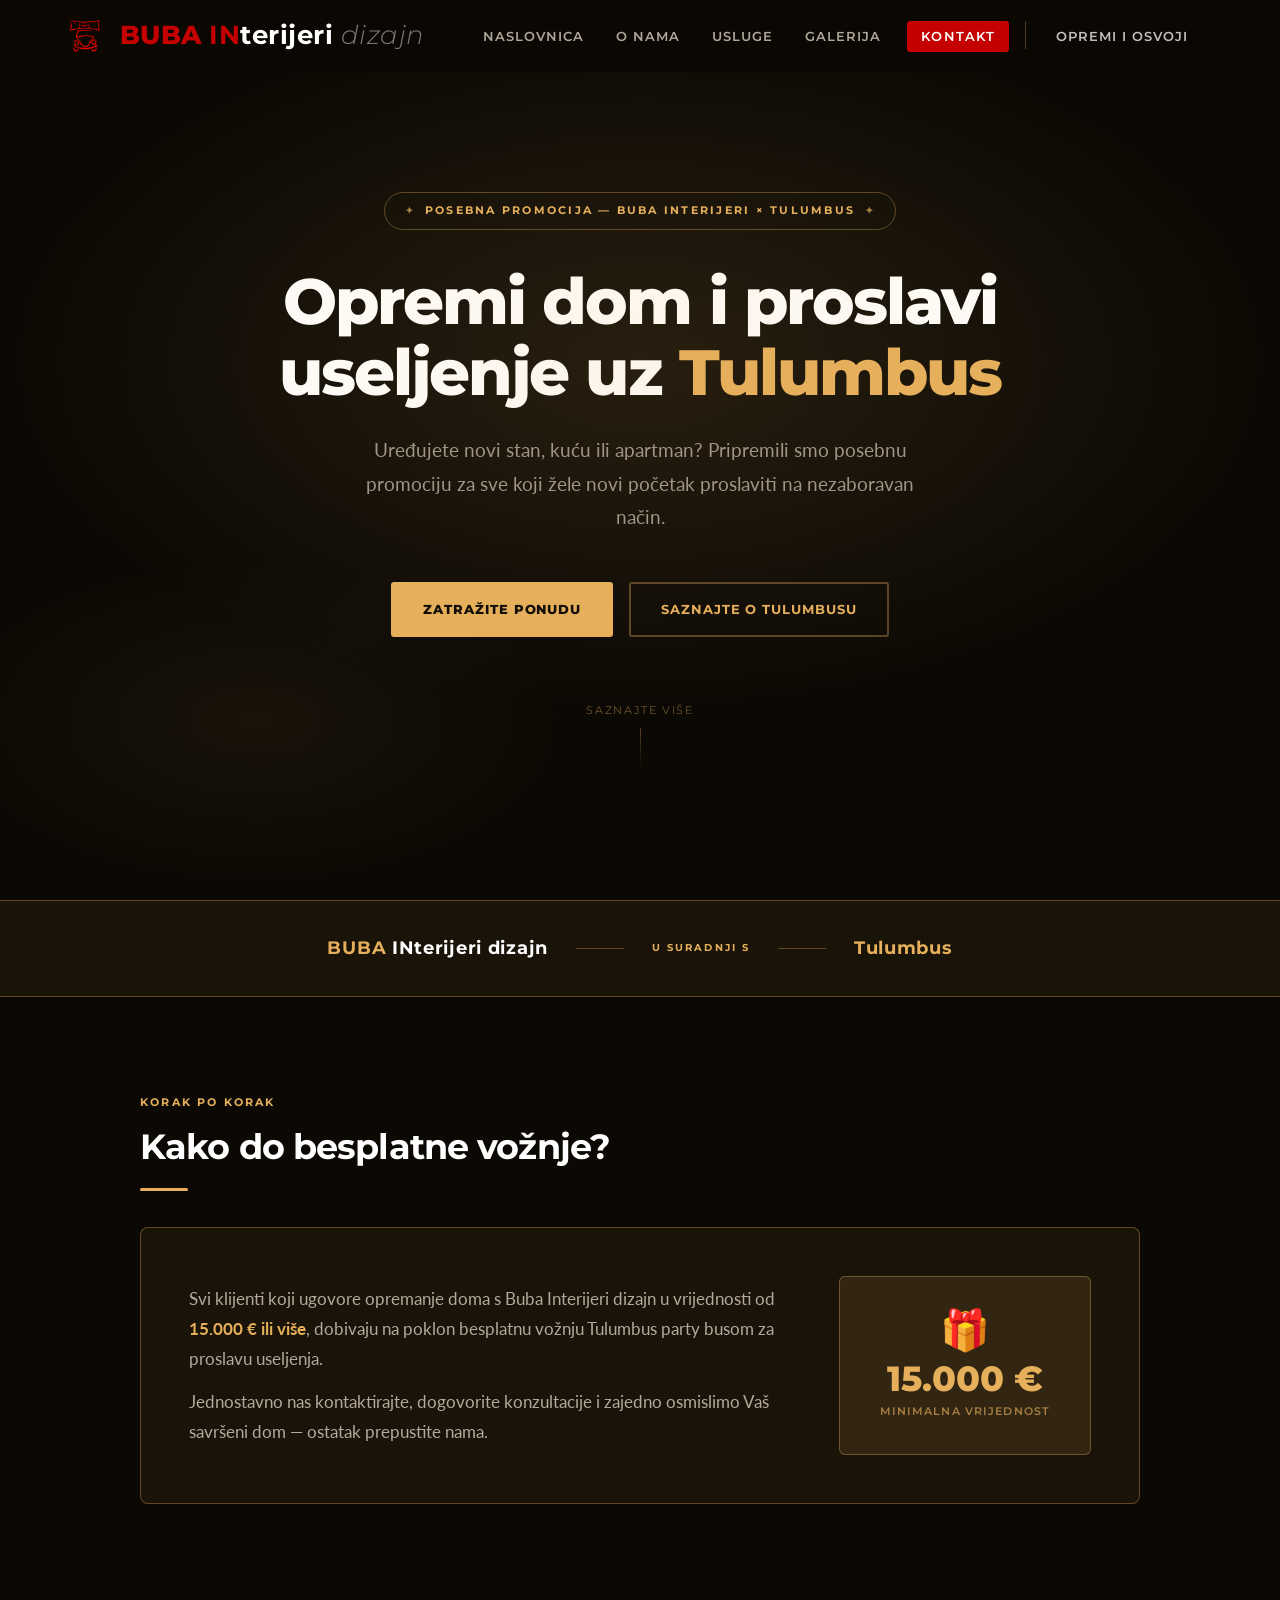
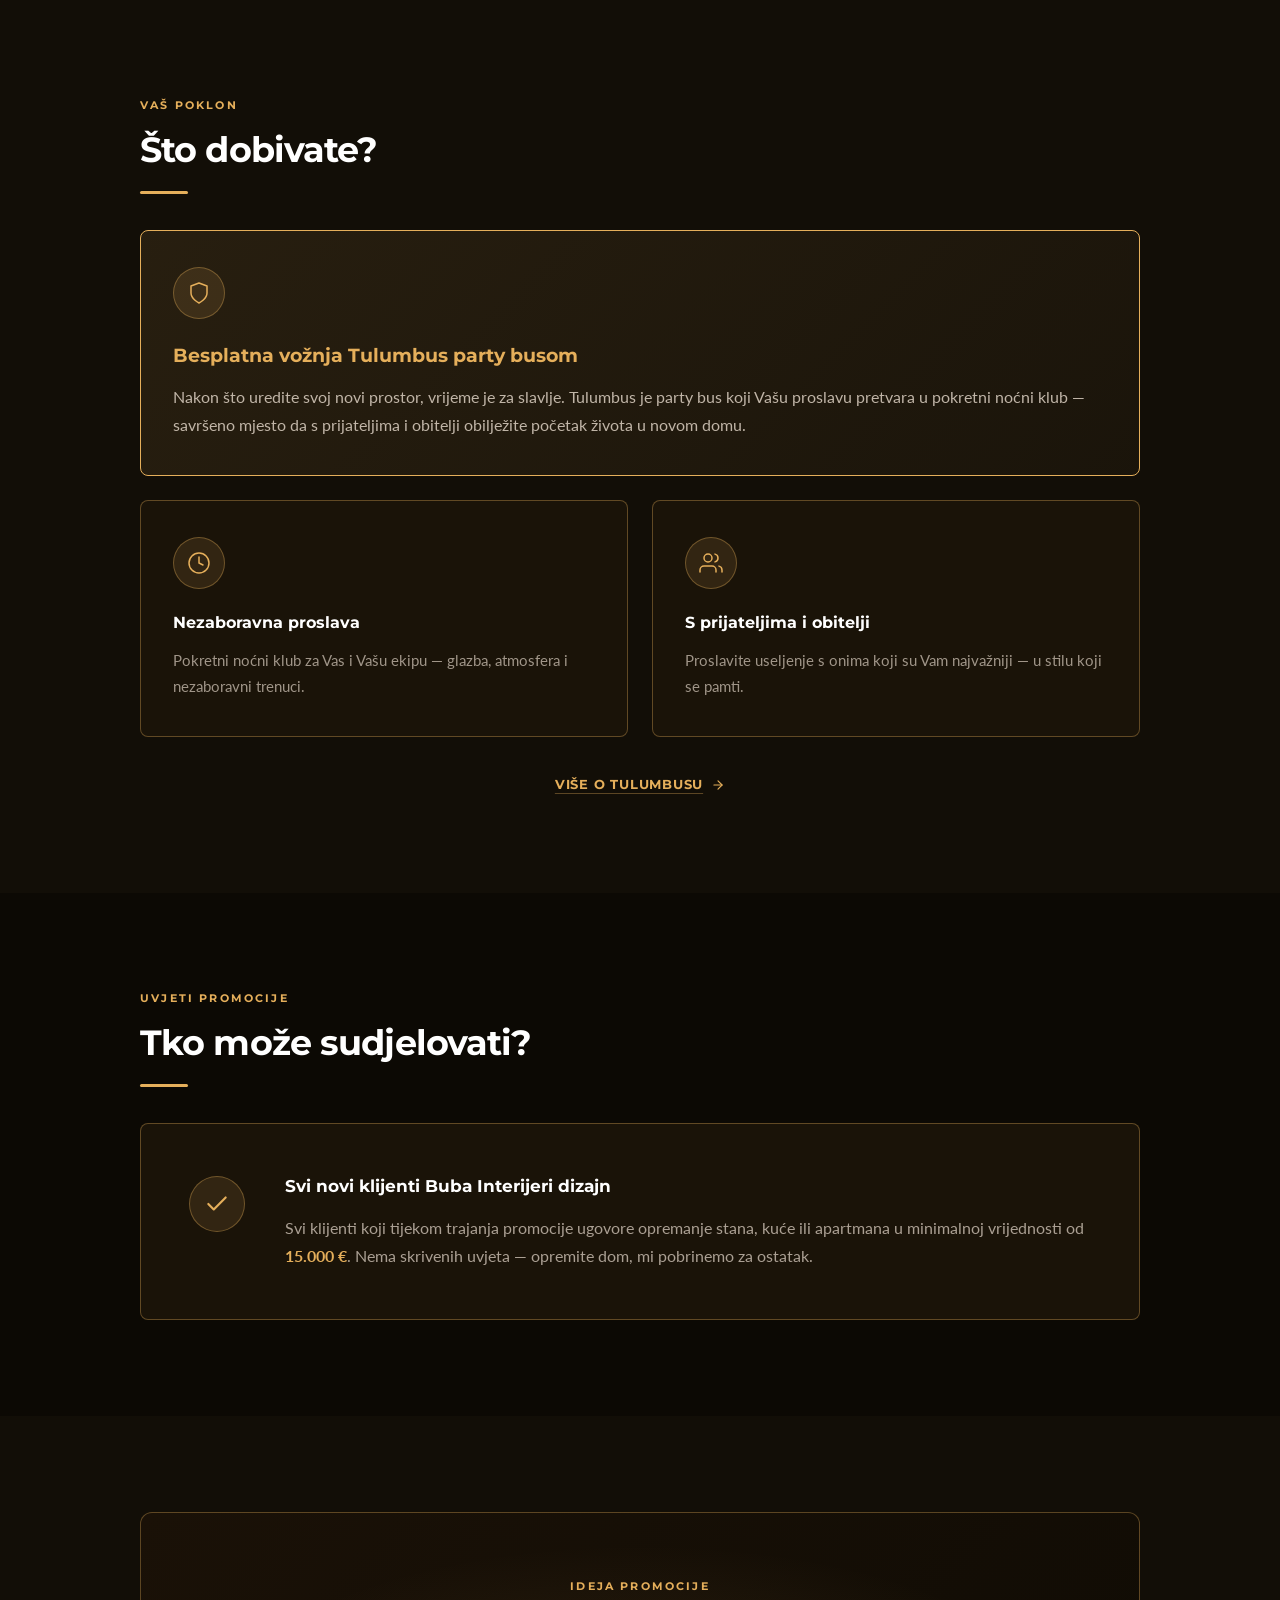
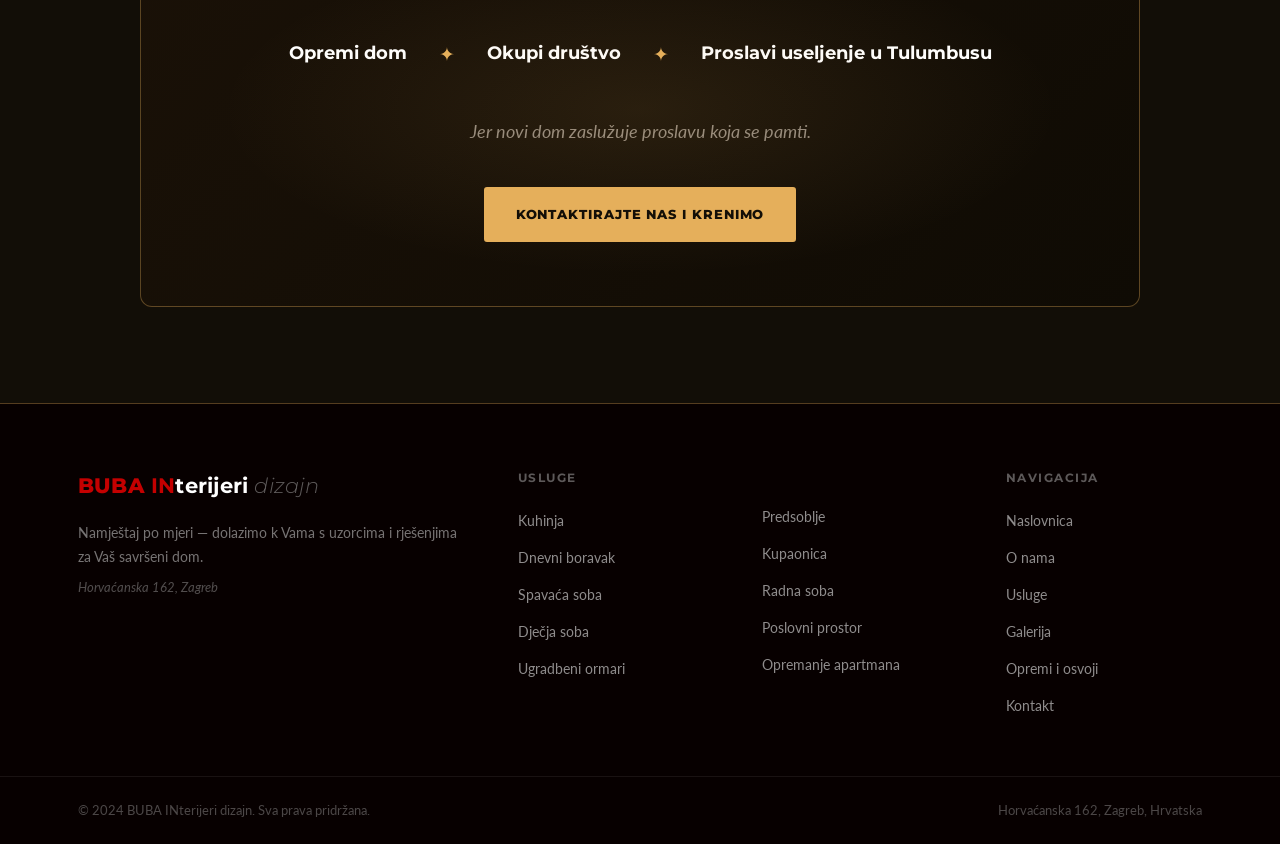
==== akcija.html @ 363e895e "initial upload" ====
<!DOCTYPE html>
<html lang="hr">

<head>
    <meta charset="UTF-8">
    <meta name="viewport" content="width=device-width, initial-scale=1.0">
    <title>Opremi i osvoji poklon – BUBA INterijeri dizajn × Tulumbus</title>
    <meta name="description"
        content="Posebna promocija Buba Interijeri dizajn i Tulumbus — opremite dom vrijednosti 15.000 € ili više i dobijte besplatnu Tulumbus vožnju za proslavu useljenja.">
    <meta name="robots" content="index,follow">
    <link rel="preconnect" href="https://fonts.googleapis.com">
    <link rel="preconnect" href="https://fonts.gstatic.com" crossorigin>
    <link
        href="https://fonts.googleapis.com/css2?family=Montserrat:wght@300;400;500;600;700;800&family=Lato:ital,wght@0,300;0,400;0,700;1,300;1,400&display=swap"
        rel="stylesheet">
    <link rel="stylesheet" href="css/style.css">
    <style>
        /* ── GOLD COLOUR TOKENS ── */
        :root {
            --gold: #e5af5b;
            --gold-light: #f2c97a;
            --gold-faint: rgba(229, 175, 91, 0.12);
            --gold-border: rgba(229, 175, 91, 0.35);
            --promo-bg: #0c0904;
            --promo-bg-2: #120e07;
            --promo-surface: #1a1308;
        }

        /* ── PAGE BASE ── */
        body {
            background: var(--promo-bg);
            color: #e8dece;
        }

        /* ── NAV OVERRIDE for dark bg ── */
        #navbar {
            background: rgba(12, 9, 4, 0.96);
            border-bottom: 1px solid transparent;
            transition: background var(--transition), padding var(--transition), box-shadow var(--transition), border-color var(--transition);
        }

        #navbar.scrolled {
            background: rgba(12, 9, 4, 0.98);
            border-bottom-color: rgba(229, 175, 91, 0.85);
        }

        .nav-links a {
            color: rgba(232, 220, 206, 0.75);
        }

        .nav-links a:hover,
        .nav-links a.active {
            color: var(--gold);
        }


        /* ── HERO ── */
        .promo-hero {
            min-height: 100svh;
            display: flex;
            flex-direction: column;
            align-items: center;
            justify-content: center;
            text-align: center;
            padding: 140px 28px 80px;
            position: relative;
            overflow: hidden;
            background: var(--promo-bg);
        }

        .promo-hero::before {
            content: '';
            position: absolute;
            inset: 0;
            background:
                radial-gradient(ellipse 70% 55% at 50% 40%, rgba(229, 175, 91, 0.13) 0%, transparent 70%),
                radial-gradient(ellipse 40% 30% at 20% 80%, rgba(229, 175, 91, 0.06) 0%, transparent 60%);
            pointer-events: none;
        }

        .promo-hero-badge {
            display: inline-flex;
            align-items: center;
            gap: 10px;
            font-family: var(--font-heading);
            font-size: 0.7rem;
            font-weight: 700;
            letter-spacing: 0.2em;
            text-transform: uppercase;
            color: var(--gold);
            border: 1px solid var(--gold-border);
            padding: 8px 20px;
            border-radius: 100px;
            margin-bottom: 36px;
        }

        .promo-hero-badge::before,
        .promo-hero-badge::after {
            content: '✦';
            font-size: 0.6rem;
            opacity: 0.7;
        }

        .promo-hero-title {
            font-family: var(--font-heading);
            font-size: clamp(2rem, 5.5vw, 4rem);
            font-weight: 800;
            line-height: 1.12;
            letter-spacing: -0.03em;
            color: #fff;
            max-width: 820px;
            margin: 0 auto 24px;
        }

        .promo-hero-title em {
            font-style: normal;
            color: var(--gold);
        }

        .promo-hero-sub {
            font-size: clamp(1rem, 1.6vw, 1.2rem);
            color: rgba(232, 220, 206, 0.65);
            max-width: 560px;
            margin: 0 auto 48px;
            line-height: 1.75;
        }

        .promo-hero-actions {
            display: flex;
            gap: 16px;
            flex-wrap: wrap;
            justify-content: center;
        }

        .btn-gold {
            background: var(--gold);
            color: #0c0904;
            border-color: var(--gold);
            font-weight: 800;
        }

        .btn-gold:hover {
            background: var(--gold-light);
            border-color: var(--gold-light);
            transform: translateY(-2px);
            box-shadow: 0 8px 28px rgba(229, 175, 91, 0.4);
            color: #0c0904;
        }

        .btn-ghost-gold {
            background: transparent;
            color: var(--gold);
            border-color: var(--gold-border);
        }

        .btn-ghost-gold:hover {
            border-color: var(--gold);
            background: var(--gold-faint);
        }

        .promo-hero-scroll {
            margin-top: 64px;
            display: flex;
            flex-direction: column;
            align-items: center;
            gap: 8px;
            color: rgba(229, 175, 91, 0.45);
            font-family: var(--font-heading);
            font-size: 0.68rem;
            letter-spacing: 0.15em;
            text-transform: uppercase;
        }

        .promo-hero-scroll-line {
            width: 1px;
            height: 40px;
            background: linear-gradient(to bottom, var(--gold-border), transparent);
        }

        /* ── PARTNERSHIP STRIP ── */
        .partner-strip {
            background: var(--promo-surface);
            border-top: 1px solid var(--gold-border);
            border-bottom: 1px solid var(--gold-border);
            padding: 32px 28px;
        }

        .partner-strip-inner {
            max-width: 1180px;
            margin: 0 auto;
            display: flex;
            align-items: center;
            justify-content: center;
            gap: 28px;
            flex-wrap: wrap;
        }

        .partner-name {
            font-family: var(--font-heading);
            font-size: 1.1rem;
            font-weight: 700;
            letter-spacing: 0.04em;
            color: #fff;
        }

        .partner-name .gold { color: var(--gold); }

        .partner-sep {
            width: 48px;
            height: 1px;
            background: var(--gold-border);
        }

        .partner-label {
            font-family: var(--font-heading);
            font-size: 0.65rem;
            font-weight: 700;
            letter-spacing: 0.2em;
            text-transform: uppercase;
            color: var(--gold);
        }

        /* ── PROMO SECTIONS ── */
        .promo-section {
            padding: 96px 28px;
        }

        .promo-section-alt {
            background: var(--promo-bg-2);
        }

        .promo-container {
            max-width: 1000px;
            margin: 0 auto;
        }

        .promo-section-label {
            display: block;
            font-family: var(--font-heading);
            font-size: 0.68rem;
            font-weight: 700;
            letter-spacing: 0.2em;
            text-transform: uppercase;
            color: var(--gold);
            margin-bottom: 14px;
        }

        .promo-section-title {
            font-family: var(--font-heading);
            font-size: clamp(1.6rem, 3vw, 2.2rem);
            font-weight: 700;
            color: #fff;
            letter-spacing: -0.025em;
            line-height: 1.2;
            margin-bottom: 20px;
        }

        .promo-divider {
            width: 48px;
            height: 3px;
            background: var(--gold);
            border-radius: 2px;
            margin-bottom: 36px;
        }

        /* ── HOW-TO CARD ── */
        .how-to-card {
            background: var(--promo-surface);
            border: 1px solid var(--gold-border);
            border-radius: 8px;
            padding: 48px;
            display: grid;
            grid-template-columns: 1fr auto;
            gap: 48px;
            align-items: center;
        }

        .how-to-text p {
            font-size: 1.05rem;
            color: rgba(232, 220, 206, 0.75);
            line-height: 1.8;
            margin-bottom: 12px;
        }

        .how-to-text p:last-child { margin-bottom: 0; }

        .how-to-gift {
            text-align: center;
            padding: 32px 40px;
            border: 1px solid var(--gold-border);
            border-radius: 6px;
            background: var(--gold-faint);
            min-width: 200px;
        }

        .how-to-gift-icon {
            font-size: 2.5rem;
            margin-bottom: 12px;
            line-height: 1;
        }

        .how-to-gift-amount {
            font-family: var(--font-heading);
            font-size: 2.2rem;
            font-weight: 800;
            color: var(--gold);
            line-height: 1;
            margin-bottom: 6px;
        }

        .how-to-gift-label {
            font-family: var(--font-heading);
            font-size: 0.7rem;
            font-weight: 600;
            letter-spacing: 0.1em;
            text-transform: uppercase;
            color: rgba(229, 175, 91, 0.65);
        }

        /* ── WHAT YOU GET ── */
        .what-grid {
            display: grid;
            grid-template-columns: 1fr 1fr;
            gap: 24px;
            margin-top: 8px;
        }

        .what-card {
            background: var(--promo-surface);
            border: 1px solid var(--gold-border);
            border-radius: 8px;
            padding: 36px 32px;
        }

        .what-card-icon {
            width: 52px;
            height: 52px;
            border-radius: 50%;
            background: var(--gold-faint);
            border: 1px solid var(--gold-border);
            display: flex;
            align-items: center;
            justify-content: center;
            margin-bottom: 20px;
            color: var(--gold);
        }

        .what-card-icon svg {
            width: 24px;
            height: 24px;
        }

        .what-card h3 {
            font-family: var(--font-heading);
            font-size: 1rem;
            font-weight: 700;
            color: #fff;
            margin-bottom: 10px;
        }

        .what-card p {
            font-size: 0.95rem;
            color: rgba(232, 220, 206, 0.65);
            line-height: 1.75;
        }

        .what-card-highlight {
            border-color: var(--gold);
            background: linear-gradient(135deg, rgba(229, 175, 91, 0.1), rgba(229, 175, 91, 0.04));
            grid-column: 1 / -1;
        }

        .what-card-highlight h3 {
            font-size: 1.2rem;
            color: var(--gold);
        }

        .what-card-highlight p {
            font-size: 1rem;
            color: rgba(232, 220, 206, 0.8);
        }

        /* ── WHO CAN JOIN ── */
        .who-box {
            background: var(--promo-surface);
            border: 1px solid var(--gold-border);
            border-radius: 8px;
            padding: 48px;
            display: flex;
            gap: 40px;
            align-items: flex-start;
        }

        .who-check {
            flex-shrink: 0;
            width: 56px;
            height: 56px;
            border-radius: 50%;
            background: var(--gold-faint);
            border: 1px solid var(--gold-border);
            display: flex;
            align-items: center;
            justify-content: center;
            color: var(--gold);
            margin-top: 4px;
        }

        .who-check svg {
            width: 26px;
            height: 26px;
        }

        .who-body h3 {
            font-family: var(--font-heading);
            font-size: 1.05rem;
            font-weight: 700;
            color: #fff;
            margin-bottom: 12px;
        }

        .who-body p {
            font-size: 1rem;
            color: rgba(232, 220, 206, 0.7);
            line-height: 1.8;
        }

        /* ── IDEA BANNER ── */
        .idea-banner {
            background: linear-gradient(135deg, #1a1107 0%, #0f0b04 100%);
            border: 1px solid var(--gold-border);
            border-radius: 12px;
            padding: 64px 48px;
            text-align: center;
            position: relative;
            overflow: hidden;
        }

        .idea-banner .promo-section-label {
            margin-bottom: 28px;
        }

        .idea-banner::before {
            content: '';
            position: absolute;
            inset: 0;
            background: radial-gradient(ellipse 60% 60% at 50% 50%, rgba(229, 175, 91, 0.1) 0%, transparent 70%);
            pointer-events: none;
        }

        .idea-steps {
            display: flex;
            justify-content: center;
            align-items: center;
            gap: 0;
            flex-wrap: wrap;
            margin-bottom: 32px;
        }

        .idea-step {
            font-family: var(--font-heading);
            font-size: clamp(0.95rem, 1.8vw, 1.1rem);
            font-weight: 700;
            color: #fff;
            padding: 14px 28px;
        }

        .idea-step-sep {
            color: var(--gold);
            font-size: 1.2rem;
            padding: 0 4px;
        }

        .idea-banner-tagline {
            font-size: clamp(1rem, 1.6vw, 1.15rem);
            color: rgba(232, 220, 206, 0.6);
            font-style: italic;
            margin-bottom: 40px;
        }

        /* ── UTILITIES ── */
        .text-gold { color: var(--gold); }

        .tulumbus-link-wrap {
            margin-top: 32px;
            text-align: center;
        }

        .tulumbus-link-wrap svg {
            width: 14px;
            height: 14px;
        }

        /* ── TULUMBUS LINK ── */
        .tulumbus-link {
            display: inline-flex;
            align-items: center;
            gap: 8px;
            color: var(--gold);
            font-family: var(--font-heading);
            font-size: 0.8rem;
            font-weight: 700;
            letter-spacing: 0.06em;
            text-transform: uppercase;
            text-decoration: underline;
            text-underline-offset: 4px;
            text-decoration-color: var(--gold-border);
            transition: text-decoration-color 0.2s, color 0.2s;
        }

        .tulumbus-link:hover {
            color: var(--gold-light);
            text-decoration-color: var(--gold-light);
        }

        /* ── FOOTER OVERRIDE ── */
        #footer {
            border-top: 1px solid var(--gold-border);
        }

        /* ── RESPONSIVE ── */
        @media (max-width: 760px) {
            .how-to-card {
                grid-template-columns: 1fr;
                padding: 32px 24px;
                gap: 32px;
            }

            .how-to-gift {
                min-width: unset;
            }

            .what-grid {
                grid-template-columns: 1fr;
            }

            .what-card-highlight {
                grid-column: auto;
            }

            .who-box {
                flex-direction: column;
                gap: 24px;
                padding: 32px 24px;
            }

            .idea-banner {
                padding: 40px 24px;
            }

            .idea-steps {
                flex-direction: column;
                gap: 4px;
            }

            .idea-step-sep {
                transform: rotate(90deg);
            }
        }
    </style>
</head>

<body>

    <!-- ========== NAVIGATION ========== -->
    <nav id="navbar">
        <div class="nav-container">
            <a href="index.html" class="nav-logo">
                <img src="images/bubalogo.png" alt="BUBA logo" class="nav-logo-img">
                <span><span class="logo-buba">BUBA</span> <span class="logo-in">IN</span>terijeri <span
                        class="logo-dizajn">dizajn</span></span>
            </a>
            <button class="nav-toggle" id="navToggle" aria-label="Otvori izbornik">
                <span></span>
                <span></span>
                <span></span>
            </button>
            <ul class="nav-links" id="navLinks">
                <li><a href="index.html">Naslovnica</a></li>
                <li><a href="index.html#o-nama">O nama</a></li>
                <li><a href="index.html#usluge">Usluge</a></li>
                <li><a href="galerija.html">Galerija</a></li>
                <li><a href="index.html#kontakt" class="nav-cta">Kontakt</a></li>
                <li class="nav-li-gold"><a href="akcija.html" class="active nav-cta-gold">Opremi i osvoji</a></li>
            </ul>
        </div>
    </nav>

    <!-- ========== HERO ========== -->
    <section class="promo-hero">
        <div class="promo-hero-badge">Posebna promocija &mdash; Buba Interijeri × Tulumbus</div>
        <h1 class="promo-hero-title">
            Opremi dom i proslavi<br>useljenje uz <em>Tulumbus</em>
        </h1>
        <p class="promo-hero-sub">
            Uređujete novi stan, kuću ili apartman? Pripremili smo posebnu promociju za sve koji žele
            novi početak proslaviti na nezaboravan način.
        </p>
        <div class="promo-hero-actions">
            <a href="index.html#kontakt" class="btn btn-gold">Zatražite ponudu</a>
            <a href="https://www.tulumbus.hr/" target="_blank" rel="noopener" class="btn btn-ghost-gold">Saznajte o Tulumbusu</a>
        </div>
        <div class="promo-hero-scroll">
            <span>Saznajte više</span>
            <div class="promo-hero-scroll-line"></div>
        </div>
    </section>

    <!-- ========== PARTNERSHIP STRIP ========== -->
    <div class="partner-strip">
        <div class="partner-strip-inner">
            <div class="partner-name">
                <span class="gold">BUBA</span> INterijeri dizajn
            </div>
            <div class="partner-sep"></div>
            <div class="partner-label">u suradnji s</div>
            <div class="partner-sep"></div>
            <div class="partner-name">
                <span class="gold">Tulumbus</span>
            </div>
        </div>
    </div>

    <!-- ========== KAKO DO POKLONA ========== -->
    <section class="promo-section">
        <div class="promo-container">
            <span class="promo-section-label">Korak po korak</span>
            <h2 class="promo-section-title">Kako do besplatne vožnje?</h2>
            <div class="promo-divider"></div>

            <div class="how-to-card">
                <div class="how-to-text">
                    <p>
                        Svi klijenti koji ugovore opremanje doma s Buba Interijeri dizajn
                        u vrijednosti od <strong class="text-gold">15.000 € ili više</strong>,
                        dobivaju na poklon besplatnu vožnju Tulumbus party busom za proslavu useljenja.
                    </p>
                    <p>
                        Jednostavno nas kontaktirajte, dogovorite konzultacije i zajedno osmislimo
                        Vaš savršeni dom &mdash; ostatak prepustite nama.
                    </p>
                </div>
                <div class="how-to-gift">
                    <div class="how-to-gift-icon">🎁</div>
                    <div class="how-to-gift-amount">15.000 €</div>
                    <div class="how-to-gift-label">minimalna vrijednost</div>
                </div>
            </div>
        </div>
    </section>

    <!-- ========== ŠTO DOBIVATE ========== -->
    <section class="promo-section promo-section-alt">
        <div class="promo-container">
            <span class="promo-section-label">Vaš poklon</span>
            <h2 class="promo-section-title">Što dobivate?</h2>
            <div class="promo-divider"></div>

            <div class="what-grid">
                <div class="what-card what-card-highlight">
                    <div class="what-card-icon">
                        <svg viewBox="0 0 24 24" fill="none" stroke="currentColor" stroke-width="1.5"
                            stroke-linecap="round" stroke-linejoin="round">
                            <path d="M12 22s8-4 8-10V5l-8-3-8 3v7c0 6 8 10 8 10z" />
                        </svg>
                    </div>
                    <h3>Besplatna vožnja Tulumbus party busom</h3>
                    <p>
                        Nakon što uredite svoj novi prostor, vrijeme je za slavlje. Tulumbus je party bus
                        koji Vašu proslavu pretvara u pokretni noćni klub &mdash; savršeno mjesto da s
                        prijateljima i obitelji obilježite početak života u novom domu.
                    </p>
                </div>
                <div class="what-card">
                    <div class="what-card-icon">
                        <svg viewBox="0 0 24 24" fill="none" stroke="currentColor" stroke-width="1.5"
                            stroke-linecap="round" stroke-linejoin="round">
                            <circle cx="12" cy="12" r="10" />
                            <polyline points="12 6 12 12 16 14" />
                        </svg>
                    </div>
                    <h3>Nezaboravna proslava</h3>
                    <p>Pokretni noćni klub za Vas i Vašu ekipu &mdash; glazba, atmosfera i nezaboravni trenuci.</p>
                </div>
                <div class="what-card">
                    <div class="what-card-icon">
                        <svg viewBox="0 0 24 24" fill="none" stroke="currentColor" stroke-width="1.5"
                            stroke-linecap="round" stroke-linejoin="round">
                            <path d="M17 21v-2a4 4 0 0 0-4-4H5a4 4 0 0 0-4 4v2" />
                            <circle cx="9" cy="7" r="4" />
                            <path d="M23 21v-2a4 4 0 0 0-3-3.87" />
                            <path d="M16 3.13a4 4 0 0 1 0 7.75" />
                        </svg>
                    </div>
                    <h3>S prijateljima i obitelji</h3>
                    <p>Proslavite useljenje s onima koji su Vam najvažniji &mdash; u stilu koji se pamti.</p>
                </div>
            </div>

            <div class="tulumbus-link-wrap">
                <a href="https://www.tulumbus.hr/" target="_blank" rel="noopener" class="tulumbus-link">
                    Više o Tulumbusu
                    <svg viewBox="0 0 24 24" fill="none" stroke="currentColor" stroke-width="2"
                        stroke-linecap="round" stroke-linejoin="round">
                        <line x1="5" y1="12" x2="19" y2="12" />
                        <polyline points="12 5 19 12 12 19" />
                    </svg>
                </a>
            </div>
        </div>
    </section>

    <!-- ========== TKO MOŽE SUDJELOVATI ========== -->
    <section class="promo-section">
        <div class="promo-container">
            <span class="promo-section-label">Uvjeti promocije</span>
            <h2 class="promo-section-title">Tko može sudjelovati?</h2>
            <div class="promo-divider"></div>

            <div class="who-box">
                <div class="who-check">
                    <svg viewBox="0 0 24 24" fill="none" stroke="currentColor" stroke-width="2"
                        stroke-linecap="round" stroke-linejoin="round">
                        <polyline points="20 6 9 17 4 12" />
                    </svg>
                </div>
                <div class="who-body">
                    <h3>Svi novi klijenti Buba Interijeri dizajn</h3>
                    <p>
                        Svi klijenti koji tijekom trajanja promocije ugovore opremanje stana, kuće ili
                        apartmana u minimalnoj vrijednosti od <strong class="text-gold">15.000 €</strong>.
                        Nema skrivenih uvjeta &mdash; opremite dom, mi pobrinemo za ostatak.
                    </p>
                </div>
            </div>
        </div>
    </section>

    <!-- ========== IDEJA / FINAL CTA ========== -->
    <section class="promo-section promo-section-alt">
        <div class="promo-container">
            <div class="idea-banner">
                <span class="promo-section-label">Ideja promocije</span>
                <div class="idea-steps">
                    <span class="idea-step">Opremi dom</span>
                    <span class="idea-step-sep">✦</span>
                    <span class="idea-step">Okupi društvo</span>
                    <span class="idea-step-sep">✦</span>
                    <span class="idea-step">Proslavi useljenje u Tulumbusu</span>
                </div>
                <p class="idea-banner-tagline">
                    Jer novi dom zaslužuje proslavu koja se pamti.
                </p>
                <a href="index.html#kontakt" class="btn btn-gold">Kontaktirajte nas i krenimo</a>
            </div>
        </div>
    </section>

    <!-- ========== FOOTER ========== -->
    <footer id="footer">
        <div class="footer-main">
            <div class="container">
                <div class="footer-grid">
                    <div class="footer-brand">
                        <div class="footer-logo">
                            <span class="logo-buba">BUBA</span> <span class="logo-in">IN</span>terijeri <span
                                class="logo-dizajn">dizajn</span>
                        </div>
                        <p>Namještaj po mjeri &mdash; dolazimo k Vama s uzorcima i rješenjima za Vaš savršeni dom.</p>
                        <p class="footer-addr">Horvaćanska 162, Zagreb</p>
                    </div>
                    <div class="footer-col">
                        <h4>Usluge</h4>
                        <ul>
                            <li><a href="index.html#usluge">Kuhinja</a></li>
                            <li><a href="index.html#usluge">Dnevni boravak</a></li>
                            <li><a href="index.html#usluge">Spavaća soba</a></li>
                            <li><a href="index.html#usluge">Dječja soba</a></li>
                            <li><a href="index.html#usluge">Ugradbeni ormari</a></li>
                        </ul>
                    </div>
                    <div class="footer-col footer-col-cont">
                        <ul>
                            <li><a href="index.html#usluge">Predsoblje</a></li>
                            <li><a href="index.html#usluge">Kupaonica</a></li>
                            <li><a href="index.html#usluge">Radna soba</a></li>
                            <li><a href="index.html#usluge">Poslovni prostor</a></li>
                            <li><a href="index.html#usluge">Opremanje apartmana</a></li>
                        </ul>
                    </div>
                    <div class="footer-col">
                        <h4>Navigacija</h4>
                        <ul>
                            <li><a href="index.html">Naslovnica</a></li>
                            <li><a href="index.html#o-nama">O nama</a></li>
                            <li><a href="index.html#usluge">Usluge</a></li>
                            <li><a href="galerija.html">Galerija</a></li>
                            <li><a href="akcija.html">Opremi i osvoji</a></li>
                            <li><a href="index.html#kontakt">Kontakt</a></li>
                        </ul>
                    </div>
                </div>
            </div>
        </div>
        <div class="footer-bottom">
            <div class="container">
                <p>&copy; 2024 BUBA INterijeri dizajn. Sva prava pridržana.</p>
                <p>Horvaćanska 162, Zagreb, Hrvatska</p>
            </div>
        </div>
    </footer>

    <a href="#" class="back-to-top" id="backToTop" aria-label="Natrag na vrh">
        <svg viewBox="0 0 24 24" fill="none" stroke="currentColor" stroke-width="2" stroke-linecap="round"
            stroke-linejoin="round">
            <polyline points="18 15 12 9 6 15" />
        </svg>
    </a>

    <script src="js/main.js"></script>
</body>

</html>
---- css/style.css ----
/* =============================================
   BUBA INterijeri — Modern Website
   ============================================= */

/* ---------- CUSTOM PROPERTIES ---------- */
:root {
  --red-deepest: #070000;
  --red-darkest: #100000;
  --red-dark: #3A0000;
  --red-mid: #6E0000;
  --red-primary: #9E0000;
  --red-vivid: #C40000;

  --text-dark: #1A1A1A;
  --text-body: #4A4A4A;
  --text-muted: #888888;

  --bg-white: #FFFFFF;
  --bg-light: #FAF8F7;
  --bg-gray: #F2EFEE;
  --border: #E5E0DE;

  --font-heading: 'Montserrat', sans-serif;
  --font-body: 'Lato', sans-serif;

  --shadow-md: 0 6px 24px rgba(0, 0, 0, 0.11);
  --shadow-red: 0 6px 24px rgba(156, 0, 0, 0.35);

  --ease: cubic-bezier(0.25, 0.46, 0.45, 0.94);
  --transition: 0.3s var(--ease);

  --logo-pattern: url('../images/buba_logo.png');
}

/* ---------- RESET ---------- */
*,
*::before,
*::after {
  box-sizing: border-box;
  margin: 0;
  padding: 0;
}

html {
  scroll-behavior: smooth;
  -webkit-text-size-adjust: 100%;
}

body {
  font-family: var(--font-body);
  font-size: 1rem;
  line-height: 1.75;
  color: var(--text-body);
  background: var(--bg-white);
  overflow-x: hidden;
}

img {
  max-width: 100%;
  height: auto;
  display: block;
}

a {
  text-decoration: none;
  color: inherit;
  transition: color var(--transition), background var(--transition), opacity var(--transition), transform var(--transition);
}

ul {
  list-style: none;
}

/* ---------- LAYOUT ---------- */
.container {
  max-width: 1180px;
  margin: 0 auto;
  padding: 0 28px;
}

.section {
  padding: 96px 0;
}

.section-light {
  background: var(--bg-light);
}

.section-white {
  background: var(--bg-white);
}

/* ---------- SECTION HEADERS ---------- */
.section-header {
  text-align: center;
  margin-bottom: 64px;
}

.section-tag {
  display: inline-block;
  font-family: var(--font-heading);
  font-size: 0.72rem;
  font-weight: 700;
  letter-spacing: 0.18em;
  text-transform: uppercase;
  color: var(--red-vivid);
  margin-bottom: 12px;
}

.section-header-light .section-tag {
  color: rgba(255, 255, 255, 0.5);
}

.section-title {
  font-family: var(--font-heading);
  font-size: clamp(1.75rem, 3vw, 2.4rem);
  font-weight: 700;
  color: var(--text-dark);
  letter-spacing: -0.025em;
  line-height: 1.2;
  margin-bottom: 18px;
}

.section-header-light .section-title {
  color: #fff;
}

.section-divider {
  width: 48px;
  height: 3px;
  background: var(--red-vivid);
  margin: 0 auto;
  border-radius: 2px;
}

.divider-light {
  background: rgba(255, 255, 255, 0.45);
}

.section-desc,
.section-desc-dark {
  font-size: 1.05rem;
  max-width: 540px;
  margin: 18px auto 0;
  line-height: 1.8;
}

.section-desc {
  color: rgba(255, 255, 255, 0.65);
}

.section-desc-dark {
  color: var(--text-muted);
}

/* ---------- BUTTONS ---------- */
.btn {
  display: inline-flex;
  align-items: center;
  justify-content: center;
  gap: 8px;
  padding: 14px 30px;
  font-family: var(--font-heading);
  font-size: 0.82rem;
  font-weight: 700;
  letter-spacing: 0.07em;
  text-transform: uppercase;
  border-radius: 3px;
  border: 2px solid transparent;
  cursor: pointer;
  transition: background var(--transition), border-color var(--transition), color var(--transition), transform var(--transition), box-shadow var(--transition);
  white-space: nowrap;
}

.btn-primary {
  background: var(--red-vivid);
  color: #fff;
  border-color: var(--red-vivid);
}

.btn-primary:hover {
  background: var(--red-primary);
  border-color: var(--red-primary);
  transform: translateY(-2px);
  box-shadow: var(--shadow-red);
}

.btn-outline {
  background: transparent;
  color: #fff;
  border-color: rgba(255, 255, 255, 0.45);
}

.btn-outline:hover {
  background: rgba(255, 255, 255, 0.1);
  border-color: #fff;
}


.btn-white {
  background: #fff;
  color: var(--red-mid);
  border-color: #fff;
}

.btn-white:hover {
  background: transparent;
  color: #fff;
  border-color: #fff;
}

.btn-full {
  width: 100%;
}

/* ---------- NAVIGATION ---------- */
#navbar {
  position: fixed;
  top: 0;
  left: 0;
  right: 0;
  z-index: 100;
  padding: 13px 0;
  border-bottom: 1px solid transparent;
  transition: background var(--transition), padding var(--transition), box-shadow var(--transition), border-color var(--transition);
}

#navbar.scrolled {
  background: var(--red-darkest);
  padding: 10px 0;
  box-shadow: 0 2px 24px rgba(0, 0, 0, 0.4);
  border-bottom-color: rgba(196, 0, 0, 0.85);
}

.nav-container {
  max-width: 1180px;
  margin: 0 auto;
  padding: 0 28px 0 12px;
  display: flex;
  align-items: center;
  justify-content: space-between;
  flex-wrap: nowrap;
}

.nav-logo {
  font-family: var(--font-heading);
  font-size: 1.6rem;
  font-weight: 700;
  color: #fff;
  letter-spacing: 0.02em;
  flex-shrink: 0;
  display: flex;
  align-items: center;
}

.nav-logo-img {
  height: 1.75em;
  width: auto;
  margin-right: 0.5em;
  vertical-align: middle;
  filter: brightness(0) saturate(100%) invert(11%) sepia(97%) saturate(7480%) hue-rotate(2deg) brightness(88%) contrast(113%);
  opacity: 0;
  transition: opacity var(--transition);
}

#navbar.scrolled .nav-logo-img {
  opacity: 1;
}

.logo-buba,
.logo-in {
  color: var(--red-vivid);
}

.logo-buba {
  font-weight: 800;
}

.logo-dizajn {
  font-weight: 300;
  color: rgba(255, 255, 255, 0.45);
  font-style: italic;
}

.nav-links {
  display: flex;
  align-items: center;
  gap: 4px;
}

.nav-links a {
  font-family: var(--font-heading);
  font-size: 0.8rem;
  font-weight: 600;
  letter-spacing: 0.08em;
  text-transform: uppercase;
  color: rgba(255, 255, 255, 0.8);
  padding: 8px 14px;
  border-radius: 3px;
}

.nav-links a:hover {
  color: #fff;
  background: rgba(255, 255, 255, 0.1);
}

.nav-links a.active {
  color: #fff;
}

.nav-cta {
  background: var(--red-vivid) !important;
  color: #fff !important;
  margin-left: 8px;
}

.nav-cta:hover {
  background: var(--red-primary) !important;
}

.nav-li-gold {
  margin-left: 12px;
  padding-left: 16px;
  border-left: 1px solid rgba(229, 175, 91, 0.3);
}

.nav-cta-gold {
  background: transparent !important;
  color: rgba(255, 255, 255, 0.75) !important;
  font-weight: 600 !important;
}

.nav-cta-gold:hover {
  background: #e5af5b !important;
  color: #0c0904 !important;
}

.nav-toggle {
  display: none;
  flex-direction: column;
  gap: 5px;
  background: none;
  border: none;
  cursor: pointer;
  padding: 6px;
}

.nav-toggle span {
  display: block;
  width: 22px;
  height: 2px;
  background: #fff;
  border-radius: 1px;
  transition: transform var(--transition), opacity var(--transition);
}

.nav-toggle.open span:nth-child(1) {
  transform: translateY(7px) rotate(45deg);
}

.nav-toggle.open span:nth-child(2) {
  opacity: 0;
}

.nav-toggle.open span:nth-child(3) {
  transform: translateY(-7px) rotate(-45deg);
}

/* ---------- HERO ---------- */
#hero {
  position: relative;
  min-height: 100vh;
  display: flex;
  align-items: center;
  justify-content: center;
  overflow: hidden;
  background:
    linear-gradient(140deg,
      var(--red-deepest) 0%,
      var(--red-darkest) 15%,
      var(--red-dark) 38%,
      var(--red-mid) 62%,
      var(--red-primary) 80%,
      var(--red-vivid) 100%);
}

.hero-pattern {
  position: absolute;
  inset: -50%;
  background-image: var(--logo-pattern);
  background-repeat: repeat;
  background-size: 55px;
  opacity: 0.09;
  mix-blend-mode: screen;
  transform: rotate(30deg);
}

.hero-glow {
  position: absolute;
  inset: 0;
  background:
    radial-gradient(ellipse 80% 60% at 70% 50%, rgba(196, 0, 0, 0.25) 0%, transparent 70%),
    radial-gradient(ellipse 60% 80% at 15% 85%, rgba(19, 0, 0, 0.6) 0%, transparent 60%);
  pointer-events: none;
}

.hero-content {
  position: relative;
  z-index: 2;
  text-align: center;
  padding: 130px 28px 140px;
  max-width: 820px;
  width: 100%;
}

.hero-eyebrow {
  display: inline-block;
  font-family: var(--font-heading);
  font-size: 0.72rem;
  font-weight: 600;
  letter-spacing: 0.22em;
  text-transform: uppercase;
  color: rgba(255, 255, 255, 0.45);
  margin-bottom: 24px;
  padding: 7px 18px;
  border: 1px solid rgba(255, 255, 255, 0.15);
  border-radius: 2px;
}

.hero-title {
  display: flex;
  flex-direction: column;
  align-items: center;
  margin-bottom: 20px;
  line-height: 1;
}

.hero-title-main {
  font-family: var(--font-heading);
  font-size: clamp(3.5rem, 10vw, 8rem);
  font-weight: 800;
  color: #fff;
  letter-spacing: -0.04em;
  line-height: 0.9;
}

.hero-title-sub {
  font-family: var(--font-heading);
  font-size: clamp(1rem, 2.5vw, 1.9rem);
  font-weight: 300;
  color: rgba(255, 255, 255, 0.4);
  letter-spacing: 0.6em;
  text-transform: uppercase;
  margin-top: 10px;
  display: flex;
  align-items: center;
  justify-content: center;
  gap: 0.3em;
}

.hero-headline {
  font-family: var(--font-heading);
  font-size: clamp(1.1rem, 2.5vw, 1.65rem);
  font-weight: 600;
  color: #fff;
  margin: 26px 0 14px;
  letter-spacing: 0.02em;
}

.hero-tagline {
  font-size: 1.05rem;
  color: rgba(255, 255, 255, 0.65);
  max-width: 520px;
  margin: 0 auto 44px;
  line-height: 1.85;
}

.hero-actions {
  display: flex;
  gap: 16px;
  justify-content: center;
  flex-wrap: wrap;
}

.hero-scroll-hint {
  position: absolute;
  bottom: 44px;
  left: 50%;
  transform: translateX(-50%);
  display: flex;
  flex-direction: column;
  align-items: center;
  gap: 10px;
  color: rgba(255, 255, 255, 0.35);
  font-family: var(--font-heading);
  font-size: 0.65rem;
  letter-spacing: 0.18em;
  text-transform: uppercase;
  z-index: 2;
  user-select: none;
}

.scroll-line {
  width: 1px;
  height: 44px;
  background: linear-gradient(to bottom, rgba(255, 255, 255, 0.35), transparent);
  animation: linePulse 2.2s ease-in-out infinite;
}

@keyframes linePulse {

  0%,
  100% {
    opacity: 0.35;
    transform: scaleY(1);
  }

  50% {
    opacity: 0.65;
    transform: scaleY(1.08);
  }
}

/* ---------- ABOUT / O NAMA ---------- */
.about-grid {
  display: grid;
  grid-template-columns: 1fr 1fr;
  gap: 80px;
  align-items: stretch;
}

.about-subtitle {
  margin-top: 12px;
  font-family: var(--font-heading);
  font-size: 0.75rem;
  font-weight: 500;
  letter-spacing: 0.16em;
  text-transform: uppercase;
  color: var(--text-muted);
}

.about-text {
  display: flex;
  flex-direction: column;
}

.about-text .lead {
  font-size: 1.15rem;
  font-style: italic;
  color: var(--text-muted);
  margin-bottom: 22px;
  line-height: 1.85;
  border-left: 3px solid var(--red-vivid);
  padding-left: 20px;
}

.about-text p {
  color: var(--text-body);
  margin-bottom: 16px;
}

.about-text strong {
  color: var(--red-vivid);
  font-weight: 700;
}

/* Features grid */
.about-features {
  display: grid;
  grid-template-columns: 1fr 1fr;
  gap: 28px;
  align-content: start;
}

.feature-item {
  display: flex;
  gap: 14px;
  align-items: flex-start;
}

.feature-icon {
  flex-shrink: 0;
  width: 42px;
  height: 42px;
  background: linear-gradient(135deg, var(--red-dark), var(--red-vivid));
  border-radius: 8px;
  display: flex;
  align-items: center;
  justify-content: center;
  color: #fff;
  box-shadow: 0 4px 12px rgba(156, 0, 0, 0.3);
}

.feature-icon svg {
  width: 20px;
  height: 20px;
}

.feature-body h3 {
  font-family: var(--font-heading);
  font-size: 0.9rem;
  font-weight: 700;
  color: var(--text-dark);
  margin-bottom: 4px;
}

.feature-body p {
  font-size: 0.85rem;
  color: var(--text-muted);
  line-height: 1.55;
}

.features-cta {
  grid-column: 1 / -1;
  margin-top: auto;
  padding-top: 24px;
}

/* ---------- SERVICES ---------- */
.section-dark-red {
  position: relative;
  overflow: hidden;
  background: linear-gradient(150deg,
      var(--red-deepest) 0%,
      var(--red-darkest) 15%,
      var(--red-dark) 40%,
      var(--red-mid) 68%,
      var(--red-primary) 85%,
      var(--red-vivid) 100%);
  padding: 96px 0;
}

.section-dark-red::before {
  content: '';
  position: absolute;
  inset: -50%;
  background-image: var(--logo-pattern);
  background-repeat: repeat;
  background-size: 55px;
  opacity: 0.09;
  mix-blend-mode: screen;
  pointer-events: none;
  transform: rotate(30deg);
}

.services-grid {
  position: relative;
  z-index: 1;
  display: grid;
  grid-template-columns: repeat(3, 1fr);
  gap: 14px;
}

.service-card {
  display: block;
  background: rgba(255, 255, 255, 0.055);
  border: 1px solid rgba(255, 255, 255, 0.09);
  border-radius: 6px;
  padding: 28px 24px 24px;
  color: #fff;
  transition: background var(--transition), border-color var(--transition), transform var(--transition), box-shadow var(--transition);
  cursor: pointer;
}

.service-card:hover {
  background: rgba(255, 255, 255, 0.1);
  border-color: rgba(255, 255, 255, 0.22);
  transform: translateY(-4px);
  box-shadow: 0 10px 32px rgba(0, 0, 0, 0.35);
}

.service-card-wide {
  grid-column: 1 / -1;
  display: flex;
  align-items: center;
  gap: 24px;
}

.service-card-wide .service-icon {
  flex-shrink: 0;
  margin-bottom: 0;
}

.service-icon {
  width: 44px;
  height: 44px;
  margin-bottom: 18px;
  color: rgba(255, 255, 255, 0.65);
  transition: color var(--transition);
}

.service-card:hover .service-icon {
  color: rgba(255, 255, 255, 0.9);
}

.service-icon svg {
  width: 100%;
  height: 100%;
}

.service-card h3 {
  font-family: var(--font-heading);
  font-size: 0.95rem;
  font-weight: 700;
  margin-bottom: 8px;
  letter-spacing: 0.01em;
}

.service-card p {
  font-size: 0.85rem;
  color: rgba(255, 255, 255, 0.55);
  line-height: 1.6;
}

/* ---------- GALLERY ---------- */

.gal-section {
  padding-top: 120px;
}

/* ── Category cards view ── */
.gal-cat-grid {
  display: grid;
  grid-template-columns: repeat(3, 1fr);
  gap: 14px;
  margin-bottom: 48px;
}

.gal-cat-card {
  position: relative;
  overflow: hidden;
  border-radius: 6px;
  cursor: pointer;
  aspect-ratio: 4 / 3;
  background: var(--bg-gray);
}

.gal-cat-card img {
  width: 100%;
  height: 100%;
  object-fit: cover;
  transition: transform 0.6s var(--ease);
}

.gal-cat-card:hover img {
  transform: scale(1.07);
}

.gal-cat-overlay {
  position: absolute;
  inset: 0;
  background: linear-gradient(to top,
      rgba(10, 0, 0, 0.85) 0%,
      rgba(10, 0, 0, 0.3) 50%,
      transparent 100%);
  display: flex;
  flex-direction: column;
  justify-content: flex-end;
  padding: 24px;
  transition: background var(--transition);
}

.gal-cat-card:hover .gal-cat-overlay {
  background: linear-gradient(to top,
      rgba(122, 0, 0, 0.88) 0%,
      rgba(122, 0, 0, 0.35) 50%,
      transparent 100%);
}

.gal-cat-name {
  font-family: var(--font-heading);
  font-size: 1.25rem;
  font-weight: 700;
  color: #fff;
  letter-spacing: 0.02em;
  line-height: 1.2;
  margin-bottom: 4px;
}

.gal-cat-count {
  font-family: var(--font-heading);
  font-size: 0.75rem;
  font-weight: 500;
  color: rgba(255, 255, 255, 0.55);
  letter-spacing: 0.08em;
  text-transform: uppercase;
}

.gal-cat-arrow {
  position: absolute;
  top: 20px;
  right: 20px;
  width: 36px;
  height: 36px;
  background: rgba(255, 255, 255, 0.12);
  border-radius: 50%;
  display: flex;
  align-items: center;
  justify-content: center;
  color: #fff;
  opacity: 0;
  transform: translateX(-8px);
  transition: opacity var(--transition), transform var(--transition);
}

.gal-cat-arrow svg {
  width: 18px;
  height: 18px;
}

.gal-cat-card:hover .gal-cat-arrow {
  opacity: 1;
  transform: translateX(0);
}

/* ── Images view ── */
.gal-images-view {
  transition: opacity 0.35s var(--ease);
}

.gal-hidden {
  display: none !important;
}

.gal-images-header {
  display: flex;
  align-items: center;
  gap: 16px;
  margin-bottom: 28px;
  flex-wrap: wrap;
}

.gal-back-btn {
  display: inline-flex;
  align-items: center;
  gap: 6px;
  padding: 9px 18px 9px 12px;
  font-family: var(--font-heading);
  font-size: 0.78rem;
  font-weight: 700;
  letter-spacing: 0.07em;
  text-transform: uppercase;
  color: var(--red-vivid);
  background: transparent;
  border: 1.5px solid var(--red-vivid);
  border-radius: 3px;
  cursor: pointer;
  transition: background var(--transition), color var(--transition);
  flex-shrink: 0;
}

.gal-back-btn:hover {
  background: var(--red-vivid);
  color: #fff;
}

.gal-back-btn svg {
  width: 16px;
  height: 16px;
}

#galCatTitle {
  font-family: var(--font-heading);
  font-size: 1.5rem;
  font-weight: 700;
  color: var(--text-dark);
  flex: 1;
}

.gal-images-count {
  font-family: var(--font-heading);
  font-size: 0.78rem;
  font-weight: 600;
  color: var(--text-muted);
  letter-spacing: 0.08em;
  text-transform: uppercase;
}

/* ── Masonry image grid ── */
.gal-grid {
  columns: 4;
  column-gap: 10px;
  margin-bottom: 48px;
}

.gal-item {
  position: relative;
  overflow: hidden;
  border-radius: 4px;
  background: var(--bg-gray);
  cursor: pointer;
  break-inside: avoid;
  margin-bottom: 10px;
  display: block;
}


.gal-item img {
  width: 100%;
  height: auto;
  display: block;
  transition: transform 0.5s var(--ease);
}

.gal-item:hover img {
  transform: scale(1.05);
}

.gal-overlay {
  position: absolute;
  inset: 0;
  background: rgba(122, 0, 0, 0.25);
  opacity: 0;
  transition: opacity var(--transition);
}

.gal-item:hover .gal-overlay {
  opacity: 1;
}

/* Gallery footer */
.gallery-footer {
  text-align: center;
}

.gallery-footer p {
  font-size: 1.05rem;
  color: var(--text-muted);
  margin-bottom: 20px;
}

/* ---------- LIGHTBOX ---------- */
#lightbox {
  display: none;
  position: fixed;
  inset: 0;
  z-index: 2000;
  background: rgba(10, 0, 0, 0.96);
  flex-direction: column;
  align-items: center;
  justify-content: center;
}

#lightbox.open {
  display: flex;
}

.lb-img-wrap {
  position: relative;
  max-width: 90vw;
  max-height: 82vh;
  display: flex;
  align-items: center;
  justify-content: center;
}

#lbImg {
  max-width: 90vw;
  max-height: 82vh;
  object-fit: contain;
  border-radius: 3px;
  box-shadow: 0 20px 80px rgba(0, 0, 0, 0.7);
  user-select: none;
}

.lb-close {
  position: fixed;
  top: 20px;
  right: 24px;
  width: 44px;
  height: 44px;
  background: rgba(255, 255, 255, 0.1);
  border: 1px solid rgba(255, 255, 255, 0.2);
  border-radius: 4px;
  color: #fff;
  cursor: pointer;
  display: flex;
  align-items: center;
  justify-content: center;
  transition: background var(--transition);
  z-index: 10;
}

.lb-close:hover {
  background: rgba(255, 255, 255, 0.2);
}

.lb-close svg {
  width: 20px;
  height: 20px;
}

.lb-arrow {
  position: fixed;
  top: 50%;
  transform: translateY(-50%);
  width: 52px;
  height: 52px;
  background: rgba(255, 255, 255, 0.08);
  border: 1px solid rgba(255, 255, 255, 0.15);
  border-radius: 4px;
  color: #fff;
  cursor: pointer;
  display: flex;
  align-items: center;
  justify-content: center;
  transition: background var(--transition);
  z-index: 10;
}

.lb-arrow:hover {
  background: rgba(255, 255, 255, 0.18);
}

.lb-arrow svg {
  width: 24px;
  height: 24px;
}

.lb-prev {
  left: 20px;
}

.lb-next {
  right: 20px;
}

.lb-caption {
  display: flex;
  align-items: center;
  justify-content: center;
  gap: 16px;
  margin-top: 16px;
}

#lbLabel {
  font-family: var(--font-heading);
  font-size: 0.8rem;
  font-weight: 700;
  letter-spacing: 0.1em;
  text-transform: uppercase;
  color: rgba(255, 255, 255, 0.6);
}

#lbCounter {
  font-family: var(--font-heading);
  font-size: 0.75rem;
  color: rgba(255, 255, 255, 0.35);
  letter-spacing: 0.05em;
}

/* ---------- CTA SECTION ---------- */
.cta-section {
  position: relative;
  overflow: hidden;
  padding: 88px 0;
  background: linear-gradient(135deg,
      var(--red-deepest) 0%,
      var(--red-darkest) 18%,
      var(--red-dark) 42%,
      var(--red-mid) 65%,
      var(--red-primary) 82%,
      var(--red-vivid) 100%);
}

.cta-pattern {
  position: absolute;
  inset: -50%;
  background-image: var(--logo-pattern);
  background-repeat: repeat;
  background-size: 55px;
  opacity: 0.09;
  mix-blend-mode: screen;
  pointer-events: none;
  transform: rotate(30deg);
}

.cta-content {
  position: relative;
  z-index: 1;
  text-align: center;
  max-width: 680px;
  margin: 0 auto;
}

.cta-content h2 {
  font-family: var(--font-heading);
  font-size: clamp(1.4rem, 2.8vw, 2.1rem);
  font-weight: 700;
  color: #fff;
  margin-bottom: 14px;
  letter-spacing: -0.015em;
  line-height: 1.3;
}

.cta-content p {
  color: rgba(255, 255, 255, 0.7);
  font-size: 1.05rem;
  margin-bottom: 8px;
}

.cta-sub {
  font-family: var(--font-heading);
  font-weight: 600;
  color: rgba(255, 255, 255, 0.9) !important;
  margin-bottom: 32px !important;
}

/* ---------- CONTACT ---------- */
.contact-grid {
  display: grid;
  grid-template-columns: 1fr 1.4fr;
  gap: 64px;
  align-items: start;
}

.contact-info h3 {
  font-family: var(--font-heading);
  font-size: 1.45rem;
  font-weight: 700;
  color: var(--text-dark);
  margin-bottom: 4px;
}

.contact-sub {
  color: var(--red-vivid);
  font-style: italic;
  margin-bottom: 32px;
}

.contact-list {
  display: flex;
  flex-direction: column;
  gap: 22px;
  margin-bottom: 32px;
}

.contact-list li {
  display: flex;
  gap: 16px;
  align-items: flex-start;
}

.contact-ico {
  flex-shrink: 0;
  width: 40px;
  height: 40px;
  background: var(--bg-light);
  border-radius: 8px;
  display: flex;
  align-items: center;
  justify-content: center;
  color: var(--red-vivid);
}

.contact-ico svg {
  width: 18px;
  height: 18px;
}

.contact-detail strong {
  display: block;
  font-family: var(--font-heading);
  font-size: 0.75rem;
  font-weight: 700;
  letter-spacing: 0.09em;
  text-transform: uppercase;
  color: var(--text-dark);
  margin-bottom: 2px;
}

.contact-detail p {
  color: var(--text-body);
  font-size: 0.9rem;
  line-height: 1.6;
}

.contact-detail a {
  color: var(--text-body);
  transition: color var(--transition);
}

.contact-detail a:hover {
  color: var(--red-vivid);
}

.working-hours {
  background: var(--bg-light);
  border-left: 3px solid var(--red-vivid);
  padding: 16px 20px;
  border-radius: 0 4px 4px 0;
}

.working-hours h4 {
  font-family: var(--font-heading);
  font-size: 0.75rem;
  font-weight: 700;
  letter-spacing: 0.09em;
  text-transform: uppercase;
  color: var(--red-vivid);
  margin-bottom: 8px;
}

.working-hours p {
  font-size: 0.875rem;
  color: var(--text-body);
  margin-bottom: 3px;
}

/* Contact form */
.contact-form-wrap {
  background: var(--bg-white);
  padding: 40px;
  border-radius: 8px;
  box-shadow: var(--shadow-md);
  border: 1px solid var(--border);
}

.form-row {
  display: grid;
  grid-template-columns: 1fr 1fr;
  gap: 16px;
}

.form-group {
  margin-bottom: 20px;
}

.form-group label {
  display: block;
  font-family: var(--font-heading);
  font-size: 0.75rem;
  font-weight: 700;
  letter-spacing: 0.07em;
  text-transform: uppercase;
  color: var(--text-dark);
  margin-bottom: 7px;
}

.req {
  color: var(--red-vivid);
}

.form-group input,
.form-group select,
.form-group textarea {
  width: 100%;
  padding: 12px 16px;
  border: 1.5px solid var(--border);
  border-radius: 4px;
  font-family: var(--font-body);
  font-size: 0.95rem;
  color: var(--text-dark);
  background: var(--bg-white);
  transition: border-color var(--transition), box-shadow var(--transition);
  outline: none;
  -webkit-appearance: none;
  appearance: none;
}

.form-group input:focus,
.form-group select:focus,
.form-group textarea:focus {
  border-color: var(--red-vivid);
  box-shadow: 0 0 0 3px rgba(196, 0, 0, 0.1);
}

.field-error {
  border-color: var(--red-vivid) !important;
  box-shadow: 0 0 0 3px rgba(196, 0, 0, 0.15) !important;
}

.form-group input::placeholder,
.form-group textarea::placeholder {
  color: #bbb;
}

.form-group textarea {
  resize: vertical;
  min-height: 120px;
}

.form-group select {
  cursor: pointer;
  background-image: url("data:image/svg+xml,%3Csvg width='12' height='8' viewBox='0 0 12 8' xmlns='http://www.w3.org/2000/svg'%3E%3Cpath d='M1 1L6 6L11 1' stroke='%23999' stroke-width='1.5' fill='none' stroke-linecap='round'/%3E%3C/svg%3E");
  background-repeat: no-repeat;
  background-position: right 16px center;
  padding-right: 42px;
}

.form-note {
  font-size: 0.78rem;
  color: var(--text-muted);
  margin-top: 10px;
  text-align: right;
}

/* Form success state */
.btn.success {
  background: #2a7a2a !important;
  border-color: #2a7a2a !important;
  pointer-events: none;
}

/* ---------- FOOTER ---------- */
#footer {
  background: var(--red-deepest);
}

.footer-main {
  padding: 64px 0 48px;
  border-bottom: 1px solid rgba(255, 255, 255, 0.07);
}

.footer-grid {
  display: grid;
  grid-template-columns: 2fr 1fr 1fr 1fr;
  gap: 48px;
}

.footer-logo {
  font-family: var(--font-heading);
  font-size: 1.3rem;
  font-weight: 700;
  color: #fff;
  margin-bottom: 16px;
  letter-spacing: 0.01em;
}

.footer-logo .logo-dizajn {
  color: rgba(255, 255, 255, 0.35);
}

.footer-brand p {
  font-size: 0.875rem;
  color: rgba(255, 255, 255, 0.45);
  line-height: 1.75;
  margin-bottom: 6px;
}

.footer-addr {
  font-size: 0.8rem !important;
  color: rgba(255, 255, 255, 0.3) !important;
  font-style: italic;
}

/* Continuation column — aligns list with sibling column that has a heading */
.footer-col-cont ul {
  margin-top: calc(1em + 18px);
}

.footer-col h4 {
  font-family: var(--font-heading);
  font-size: 0.72rem;
  font-weight: 700;
  letter-spacing: 0.13em;
  text-transform: uppercase;
  color: rgba(255, 255, 255, 0.35);
  margin-bottom: 18px;
}

.footer-col ul li {
  margin-bottom: 9px;
}

.footer-col a {
  font-size: 0.875rem;
  color: rgba(255, 255, 255, 0.55);
}

.footer-col a:hover {
  color: #fff;
  padding-left: 4px;
}

.footer-bottom {
  padding: 22px 0;
}

.footer-bottom .container {
  display: flex;
  justify-content: space-between;
  align-items: center;
  flex-wrap: wrap;
  gap: 8px;
}

.footer-bottom p {
  font-size: 0.8rem;
  color: rgba(255, 255, 255, 0.28);
}

/* ---------- BACK TO TOP ---------- */
.back-to-top {
  position: fixed;
  bottom: 32px;
  right: 32px;
  width: 44px;
  height: 44px;
  background: var(--red-vivid);
  color: #fff;
  border-radius: 4px;
  display: flex;
  align-items: center;
  justify-content: center;
  z-index: 99;
  opacity: 0;
  transform: translateY(16px);
  pointer-events: none;
  transition: opacity var(--transition), transform var(--transition), background var(--transition);
  box-shadow: var(--shadow-red);
}

.back-to-top.visible {
  opacity: 1;
  transform: translateY(0);
  pointer-events: all;
}

.back-to-top:hover {
  background: var(--red-primary);
}

.back-to-top svg {
  width: 20px;
  height: 20px;
}

/* ---------- SCROLL ANIMATIONS ---------- */
.fade-up {
  opacity: 0;
  transform: translateY(28px);
  transition: opacity 0.65s var(--ease), transform 0.65s var(--ease);
}

.fade-up.in-view {
  opacity: 1;
  transform: translateY(0);
}

/* Stagger children */
.about-features .feature-item:nth-child(1) {
  transition-delay: 0.05s;
}

.about-features .feature-item:nth-child(2) {
  transition-delay: 0.10s;
}

.about-features .feature-item:nth-child(3) {
  transition-delay: 0.15s;
}

.about-features .feature-item:nth-child(4) {
  transition-delay: 0.20s;
}

.about-features .feature-item:nth-child(5) {
  transition-delay: 0.25s;
}

.about-features .feature-item:nth-child(6) {
  transition-delay: 0.30s;
}

.services-grid .service-card:nth-child(1) {
  transition-delay: 0.03s;
}

.services-grid .service-card:nth-child(2) {
  transition-delay: 0.06s;
}

.services-grid .service-card:nth-child(3) {
  transition-delay: 0.09s;
}

.services-grid .service-card:nth-child(4) {
  transition-delay: 0.12s;
}

.services-grid .service-card:nth-child(5) {
  transition-delay: 0.15s;
}

.services-grid .service-card:nth-child(6) {
  transition-delay: 0.18s;
}

.services-grid .service-card:nth-child(7) {
  transition-delay: 0.21s;
}

.services-grid .service-card:nth-child(8) {
  transition-delay: 0.24s;
}

.services-grid .service-card:nth-child(9) {
  transition-delay: 0.27s;
}

.services-grid .service-card:nth-child(10) {
  transition-delay: 0.30s;
}


/* =============================================
   RESPONSIVE
   ============================================= */

/* --- 1100px --- */
@media (max-width: 1100px) {
  .nav-logo {
    font-size: 1.3rem;
  }

  .nav-links a {
    padding: 8px 10px;
    font-size: 0.75rem;
  }
}

/* --- 1024px --- */
@media (max-width: 1024px) {
  .about-grid {
    grid-template-columns: 1fr;
    gap: 56px;
  }

  .footer-grid {
    grid-template-columns: 1fr 1fr;
    gap: 36px;
  }

  .footer-brand {
    grid-column: span 2;
  }
}

/* --- 900px --- */
@media (max-width: 900px) {
  .services-grid {
    grid-template-columns: repeat(2, 1fr);
  }

  .service-card-wide {
    grid-column: span 2;
  }
}

/* --- 960px --- */
@media (max-width: 960px) {
  .section {
    padding: 72px 0;
  }

  /* Nav */
  #navbar {
    background: rgba(19, 0, 0, 0.97);
    backdrop-filter: blur(12px);
    padding: 13px 0;
  }

  .nav-toggle {
    display: flex;
  }

  @keyframes menuSlideDown {
    from { opacity: 0; transform: translateY(-6px); }
    to   { opacity: 1; transform: translateY(0); }
  }

  .nav-links {
    display: none;
    position: absolute;
    top: 100%;
    left: 0;
    right: 0;
    background: var(--red-darkest);
    flex-direction: column;
    align-items: stretch;
    padding: 6px 20px 20px;
    border-top: 1px solid rgba(255, 255, 255, 0.08);
    box-shadow: 0 16px 40px rgba(0, 0, 0, 0.5);
    backdrop-filter: blur(12px);
  }

  .nav-links.open {
    display: flex;
    animation: menuSlideDown 0.22s ease;
  }

  .nav-links li {
    border-bottom: 1px solid rgba(255, 255, 255, 0.06);
  }

  .nav-links li:last-child {
    border-bottom: none;
  }

  .nav-links a {
    padding: 14px 4px;
    width: 100%;
    letter-spacing: 0.06em;
  }

  /* Action buttons — contained, centered, not full-width */
  .nav-links li:has(.nav-cta),
  .nav-li-gold {
    border-bottom: none;
    display: flex;
    justify-content: center;
    padding: 6px 0;
  }

  .nav-cta {
    margin-left: 0 !important;
    width: auto;
    padding: 11px 36px !important;
    border-radius: 3px;
  }

  .nav-li-gold {
    margin-left: 0;
    padding-left: 0;
    border-left: none;
    margin-top: 2px;
  }

  .nav-cta-gold {
    width: auto;
    border: 1px solid rgba(229, 175, 91, 0.45) !important;
    border-radius: 3px;
    padding: 11px 36px !important;
  }

  /* About */
  .about-features {
    grid-template-columns: 1fr;
  }

  /* Contact */
  .contact-grid {
    grid-template-columns: 1fr;
    gap: 44px;
  }

  .gal-cat-grid {
    grid-template-columns: repeat(2, 1fr);
  }

  .gal-grid {
    columns: 2;
  }

  .lb-arrow {
    display: none;
  }

  .contact-form-wrap {
    padding: 28px 20px;
  }

  .form-row {
    grid-template-columns: 1fr;
  }

  /* Footer */
  .footer-grid {
    grid-template-columns: 1fr;
    gap: 28px;
  }

  .footer-brand {
    grid-column: span 1;
  }

  .footer-bottom .container {
    flex-direction: column;
    text-align: center;
  }
}

/* --- 520px --- */
@media (max-width: 520px) {
  .services-grid {
    grid-template-columns: 1fr;
  }

  .service-card-wide {
    grid-column: span 1;
    flex-direction: column;
  }

  .service-card-wide .service-icon {
    margin-bottom: 16px;
  }

  .hero-actions {
    flex-direction: column;
    align-items: stretch;
  }

  .hero-actions .btn {
    text-align: center;
  }

  .gal-cat-grid {
    grid-template-columns: 1fr 1fr;
    gap: 10px;
  }

  .gal-grid {
    columns: 1;
  }

  .back-to-top {
    bottom: 20px;
    right: 20px;
  }
}
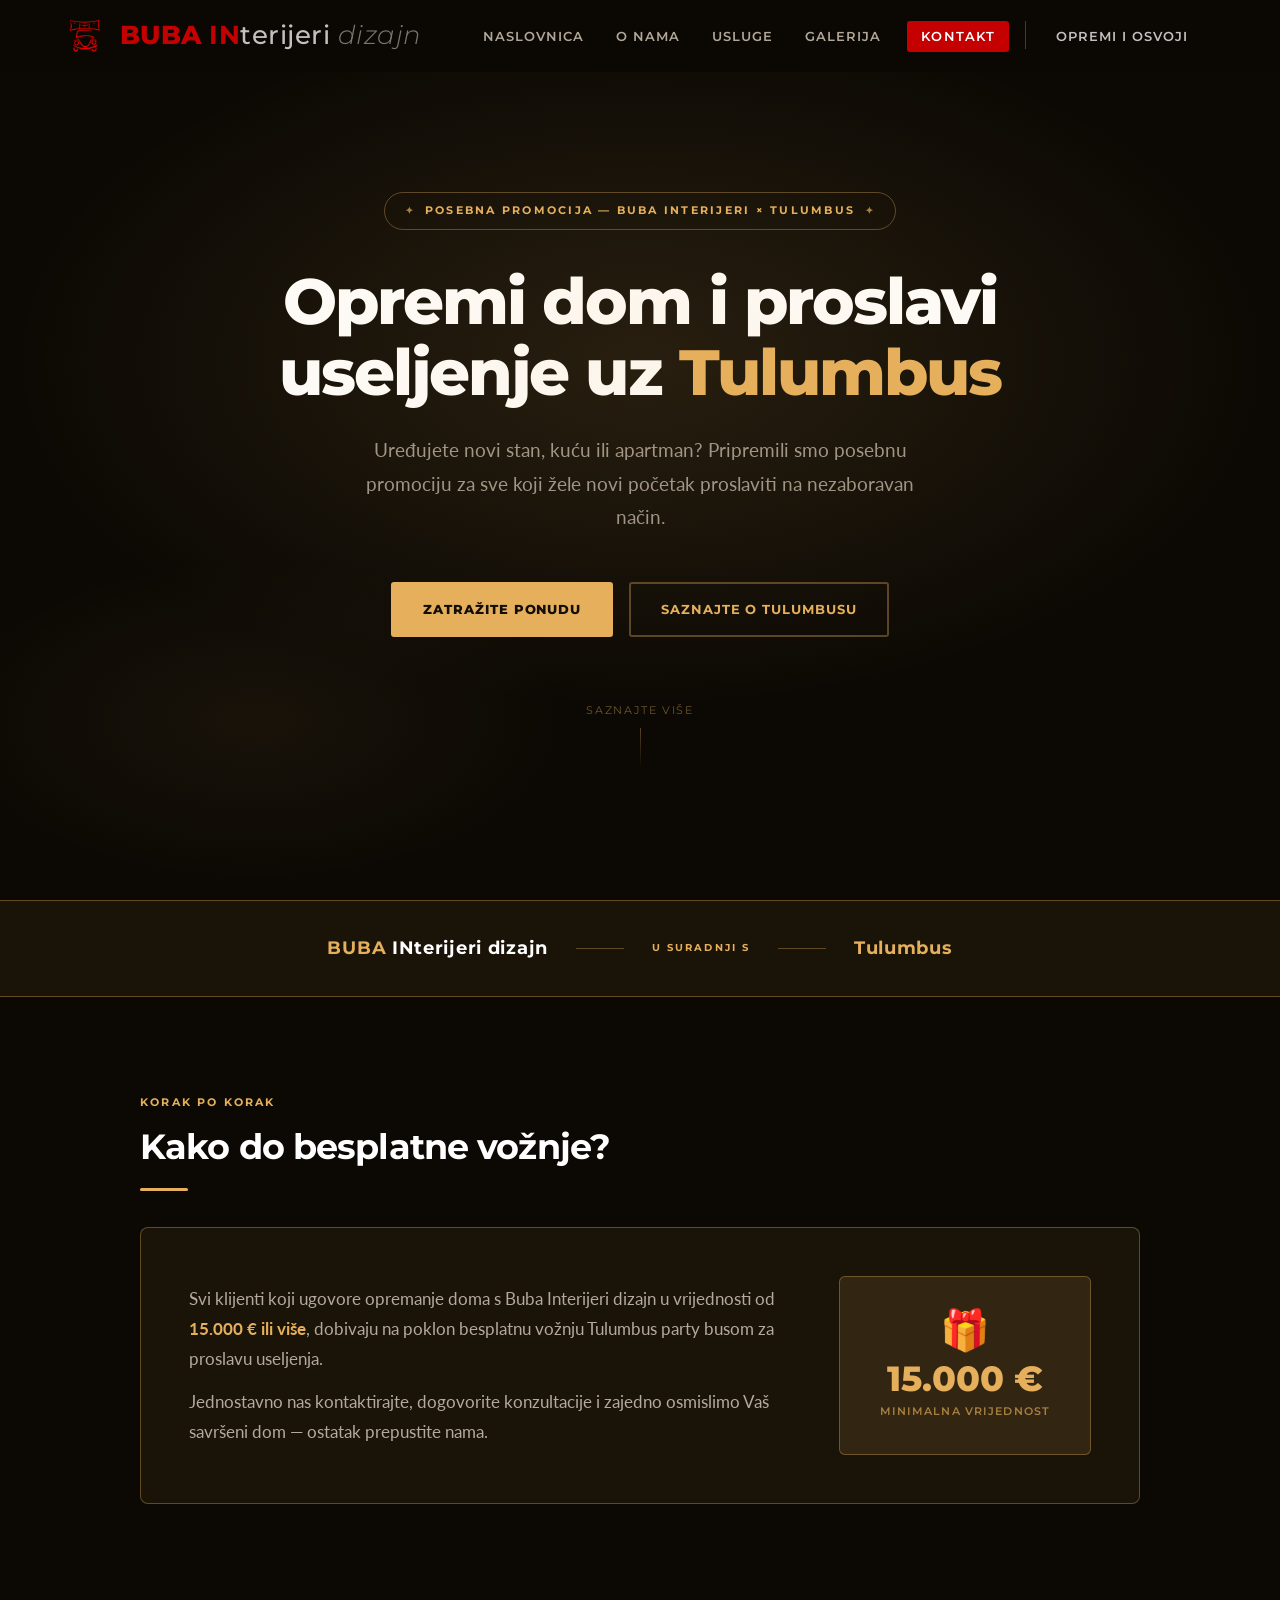
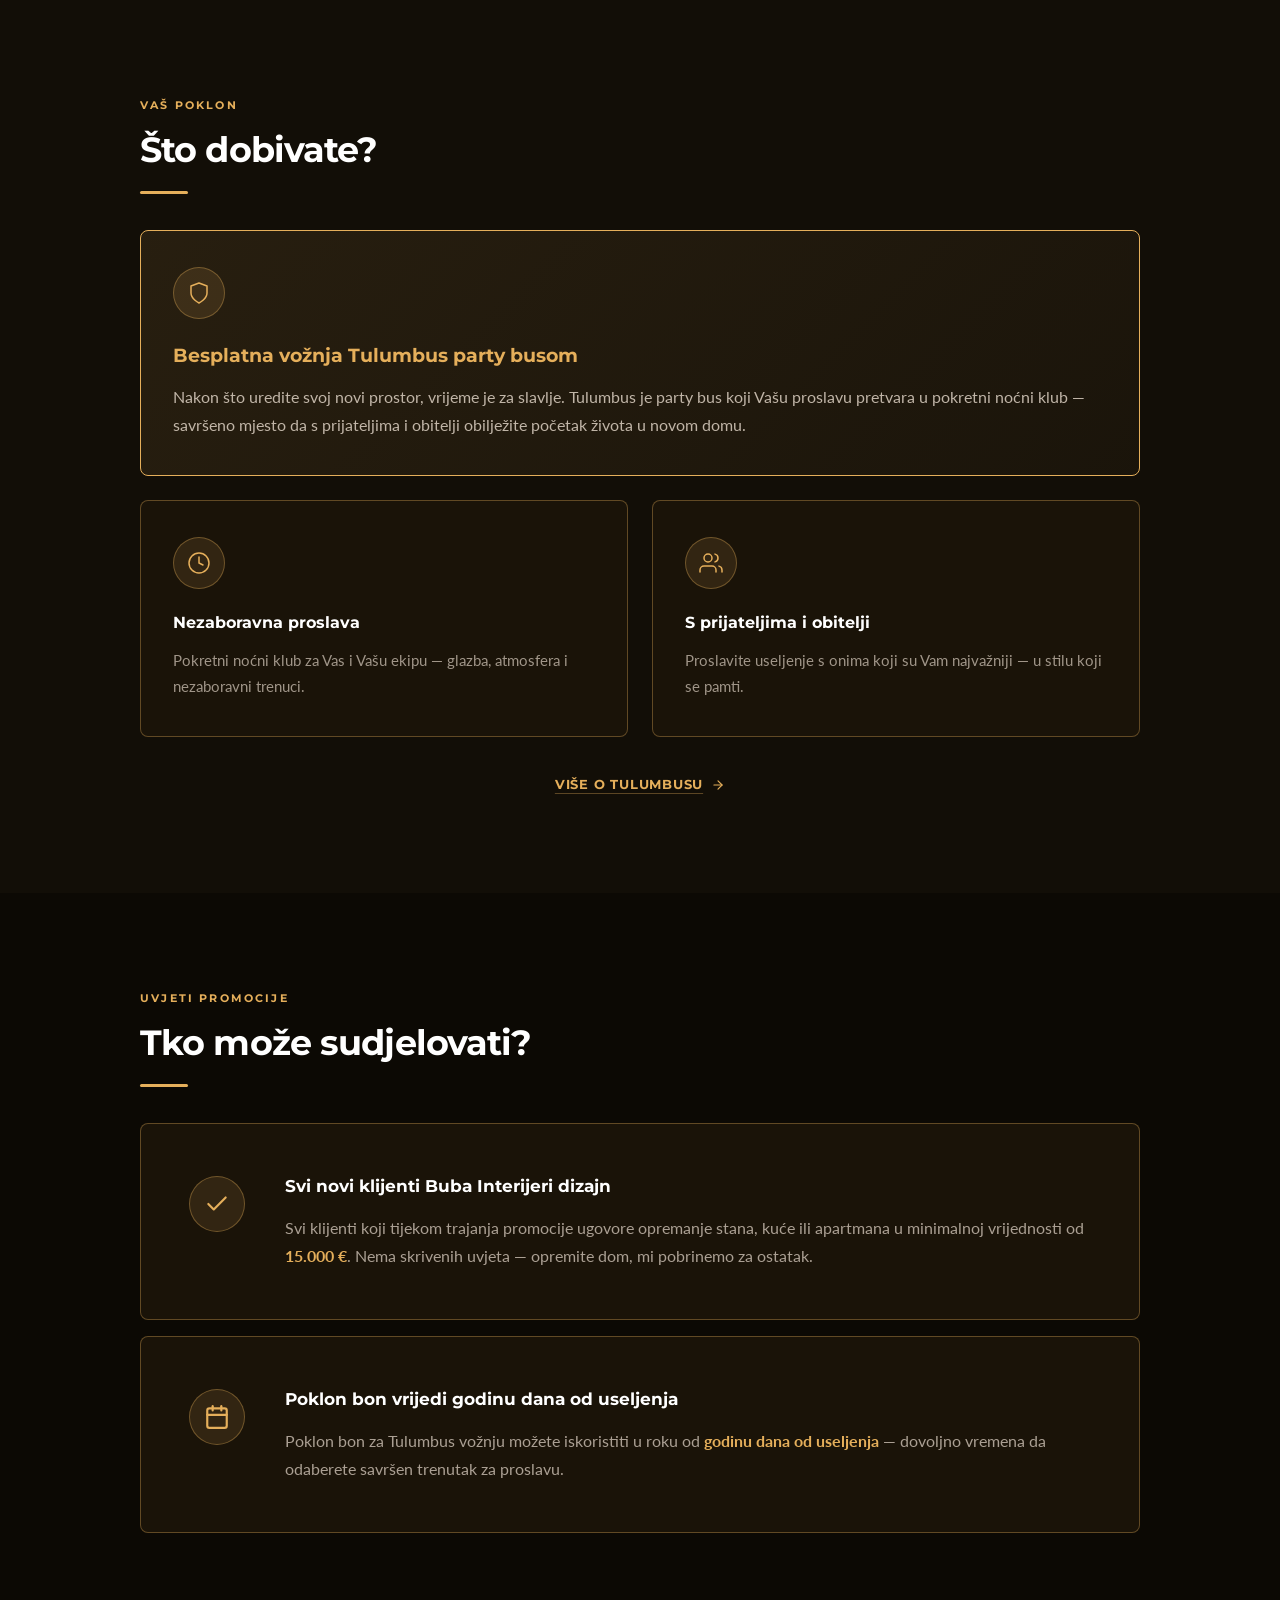
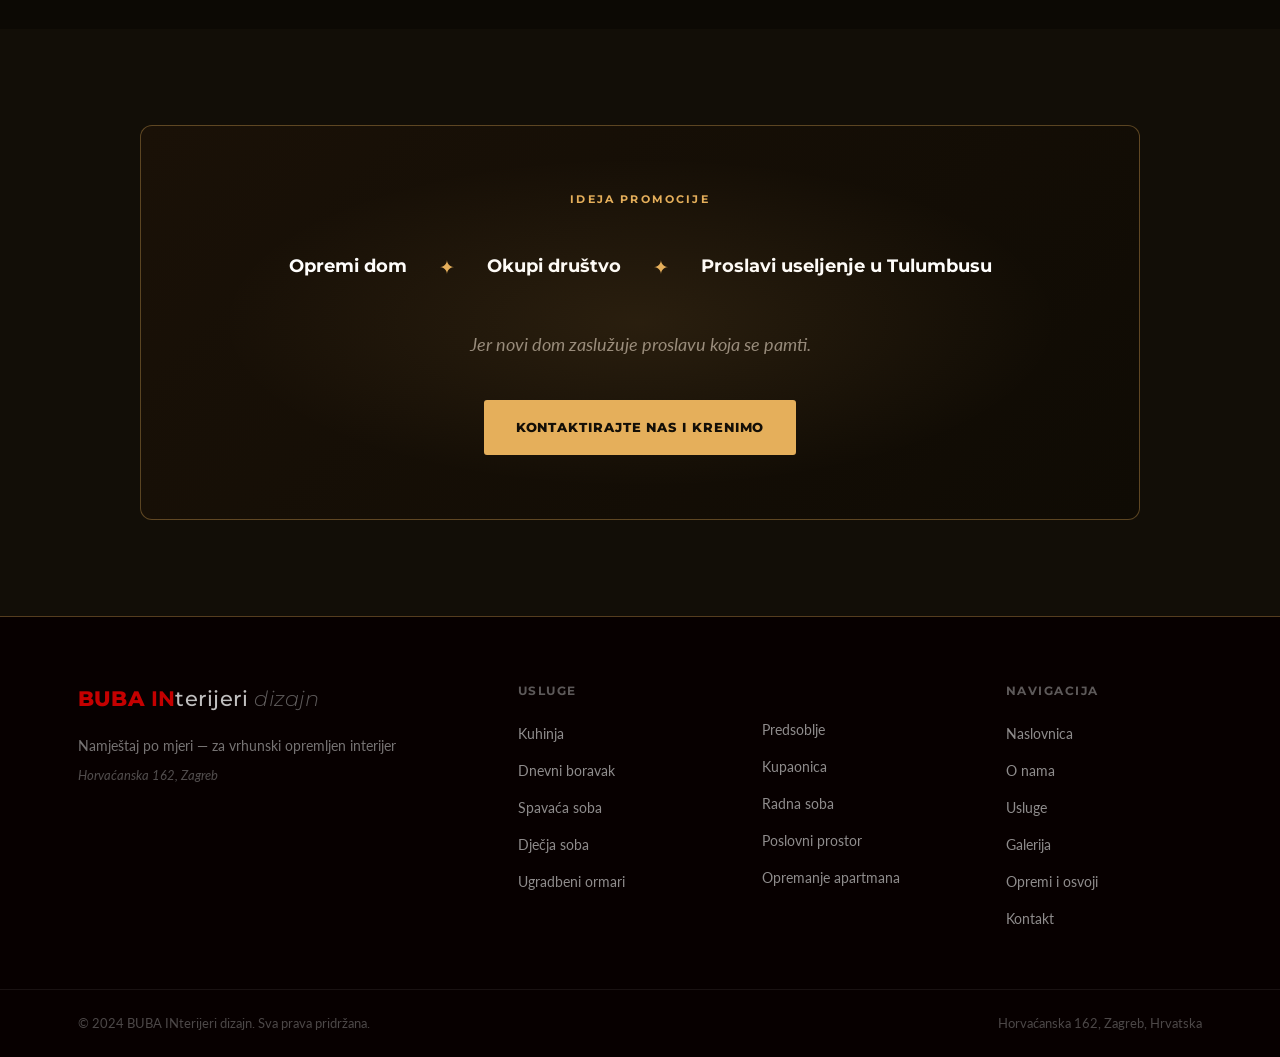
==== commit b152cd7b: "updated gallery and text" ====
--- a/akcija.html
+++ b/akcija.html
@@ -203,7 +203,9 @@
             color: #fff;
         }
 
-        .partner-name .gold { color: var(--gold); }
+        .partner-name .gold {
+            color: var(--gold);
+        }
 
         .partner-sep {
             width: 48px;
@@ -282,7 +284,9 @@
             margin-bottom: 12px;
         }
 
-        .how-to-text p:last-child { margin-bottom: 0; }
+        .how-to-text p:last-child {
+            margin-bottom: 0;
+        }
 
         .how-to-gift {
             text-align: center;
@@ -391,6 +395,10 @@
             align-items: flex-start;
         }
 
+        .who-box + .who-box {
+            margin-top: 16px;
+        }
+
         .who-check {
             flex-shrink: 0;
             width: 56px;
@@ -478,7 +486,9 @@
         }
 
         /* ── UTILITIES ── */
-        .text-gold { color: var(--gold); }
+        .text-gold {
+            color: var(--gold);
+        }
 
         .tulumbus-link-wrap {
             margin-top: 32px;
@@ -566,8 +576,8 @@
         <div class="nav-container">
             <a href="index.html" class="nav-logo">
                 <img src="images/bubalogo.png" alt="BUBA logo" class="nav-logo-img">
-                <span><span class="logo-buba">BUBA</span> <span class="logo-in">IN</span>terijeri <span
-                        class="logo-dizajn">dizajn</span></span>
+                <span><span class="logo-buba">BUBA</span> <span class="logo-in">IN</span><span
+                        class="logo-terijeri">terijeri</span> <span class="logo-dizajn">dizajn</span></span>
             </a>
             <button class="nav-toggle" id="navToggle" aria-label="Otvori izbornik">
                 <span></span>
@@ -597,7 +607,8 @@
         </p>
         <div class="promo-hero-actions">
             <a href="index.html#kontakt" class="btn btn-gold">Zatražite ponudu</a>
-            <a href="https://www.tulumbus.hr/" target="_blank" rel="noopener" class="btn btn-ghost-gold">Saznajte o Tulumbusu</a>
+            <a href="https://www.tulumbus.hr/" target="_blank" rel="noopener" class="btn btn-ghost-gold">Saznajte o
+                Tulumbusu</a>
         </div>
         <div class="promo-hero-scroll">
             <span>Saznajte više</span>
@@ -699,8 +710,8 @@
             <div class="tulumbus-link-wrap">
                 <a href="https://www.tulumbus.hr/" target="_blank" rel="noopener" class="tulumbus-link">
                     Više o Tulumbusu
-                    <svg viewBox="0 0 24 24" fill="none" stroke="currentColor" stroke-width="2"
-                        stroke-linecap="round" stroke-linejoin="round">
+                    <svg viewBox="0 0 24 24" fill="none" stroke="currentColor" stroke-width="2" stroke-linecap="round"
+                        stroke-linejoin="round">
                         <line x1="5" y1="12" x2="19" y2="12" />
                         <polyline points="12 5 19 12 12 19" />
                     </svg>
@@ -718,8 +729,8 @@
 
             <div class="who-box">
                 <div class="who-check">
-                    <svg viewBox="0 0 24 24" fill="none" stroke="currentColor" stroke-width="2"
-                        stroke-linecap="round" stroke-linejoin="round">
+                    <svg viewBox="0 0 24 24" fill="none" stroke="currentColor" stroke-width="2" stroke-linecap="round"
+                        stroke-linejoin="round">
                         <polyline points="20 6 9 17 4 12" />
                     </svg>
                 </div>
@@ -729,6 +740,26 @@
                         Svi klijenti koji tijekom trajanja promocije ugovore opremanje stana, kuće ili
                         apartmana u minimalnoj vrijednosti od <strong class="text-gold">15.000 €</strong>.
                         Nema skrivenih uvjeta &mdash; opremite dom, mi pobrinemo za ostatak.
+                    </p>
+                </div>
+            </div>
+
+            <div class="who-box">
+                <div class="who-check">
+                    <svg viewBox="0 0 24 24" fill="none" stroke="currentColor" stroke-width="2" stroke-linecap="round"
+                        stroke-linejoin="round">
+                        <rect x="3" y="4" width="18" height="18" rx="2" ry="2" />
+                        <line x1="16" y1="2" x2="16" y2="6" />
+                        <line x1="8" y1="2" x2="8" y2="6" />
+                        <line x1="3" y1="10" x2="21" y2="10" />
+                    </svg>
+                </div>
+                <div class="who-body">
+                    <h3>Poklon bon vrijedi godinu dana od useljenja</h3>
+                    <p>
+                        Poklon bon za Tulumbus vožnju možete iskoristiti u roku od
+                        <strong class="text-gold">godinu dana od useljenja</strong> &mdash;
+                        dovoljno vremena da odaberete savršen trenutak za proslavu.
                     </p>
                 </div>
             </div>
@@ -762,10 +793,10 @@
                 <div class="footer-grid">
                     <div class="footer-brand">
                         <div class="footer-logo">
-                            <span class="logo-buba">BUBA</span> <span class="logo-in">IN</span>terijeri <span
-                                class="logo-dizajn">dizajn</span>
+                            <span class="logo-buba">BUBA</span> <span class="logo-in">IN</span><span
+                                class="logo-terijeri">terijeri</span> <span class="logo-dizajn">dizajn</span>
                         </div>
-                        <p>Namještaj po mjeri &mdash; dolazimo k Vama s uzorcima i rješenjima za Vaš savršeni dom.</p>
+                        <p>Namještaj po mjeri &mdash; za vrhunski opremljen interijer</p>
                         <p class="footer-addr">Horvaćanska 162, Zagreb</p>
                     </div>
                     <div class="footer-col">
--- a/css/style.css
+++ b/css/style.css
@@ -276,6 +276,11 @@
   font-weight: 800;
 }
 
+.logo-terijeri {
+  font-weight: 500;
+  color: rgba(255, 255, 255, 0.75);
+}
+
 .logo-dizajn {
   font-weight: 300;
   color: rgba(255, 255, 255, 0.45);
@@ -468,8 +473,8 @@
 }
 
 .hero-tagline {
-  font-size: 1.05rem;
-  color: rgba(255, 255, 255, 0.65);
+  font-size: clamp(1.1rem, 2.5vw, 1.65rem);
+  color: rgba(255, 255, 255, 0.4);
   max-width: 520px;
   margin: 0 auto 44px;
   line-height: 1.85;
@@ -612,8 +617,8 @@
 
 .features-cta {
   grid-column: 1 / -1;
-  margin-top: auto;
-  padding-top: 24px;
+  text-align: center;
+  padding-top: 8px;
 }
 
 /* ---------- SERVICES ---------- */
@@ -876,42 +881,48 @@
   text-transform: uppercase;
 }
 
-/* ── Masonry image grid ── */
+/* ── Image grid ── */
 .gal-grid {
-  columns: 4;
-  column-gap: 10px;
+  display: grid;
+  grid-template-columns: repeat(4, 1fr);
+  gap: 10px;
   margin-bottom: 48px;
 }
 
 .gal-item {
   position: relative;
   overflow: hidden;
-  border-radius: 4px;
-  background: var(--bg-gray);
+  border-radius: 6px;
   cursor: pointer;
-  break-inside: avoid;
-  margin-bottom: 10px;
-  display: block;
-}
-
+  aspect-ratio: 4 / 3;
+  box-shadow: 0 2px 12px rgba(0, 0, 0, 0.10);
+  transition: box-shadow 0.4s var(--ease), transform 0.4s var(--ease);
+}
+
+.gal-item:hover {
+  box-shadow: 0 8px 28px rgba(0, 0, 0, 0.18);
+  transform: translateY(-2px);
+}
 
 .gal-item img {
   width: 100%;
-  height: auto;
+  height: 100%;
   display: block;
-  transition: transform 0.5s var(--ease);
+  object-fit: cover;
+  object-position: center;
+  transition: transform 0.6s var(--ease);
 }
 
 .gal-item:hover img {
-  transform: scale(1.05);
+  transform: scale(1.06);
 }
 
 .gal-overlay {
   position: absolute;
   inset: 0;
-  background: rgba(122, 0, 0, 0.25);
+  background: linear-gradient(160deg, rgba(122, 0, 0, 0.12) 0%, rgba(0, 0, 0, 0.18) 100%);
   opacity: 0;
-  transition: opacity var(--transition);
+  transition: opacity 0.4s var(--ease);
 }
 
 .gal-item:hover .gal-overlay {
@@ -1438,72 +1449,6 @@
   transform: translateY(0);
 }
 
-/* Stagger children */
-.about-features .feature-item:nth-child(1) {
-  transition-delay: 0.05s;
-}
-
-.about-features .feature-item:nth-child(2) {
-  transition-delay: 0.10s;
-}
-
-.about-features .feature-item:nth-child(3) {
-  transition-delay: 0.15s;
-}
-
-.about-features .feature-item:nth-child(4) {
-  transition-delay: 0.20s;
-}
-
-.about-features .feature-item:nth-child(5) {
-  transition-delay: 0.25s;
-}
-
-.about-features .feature-item:nth-child(6) {
-  transition-delay: 0.30s;
-}
-
-.services-grid .service-card:nth-child(1) {
-  transition-delay: 0.03s;
-}
-
-.services-grid .service-card:nth-child(2) {
-  transition-delay: 0.06s;
-}
-
-.services-grid .service-card:nth-child(3) {
-  transition-delay: 0.09s;
-}
-
-.services-grid .service-card:nth-child(4) {
-  transition-delay: 0.12s;
-}
-
-.services-grid .service-card:nth-child(5) {
-  transition-delay: 0.15s;
-}
-
-.services-grid .service-card:nth-child(6) {
-  transition-delay: 0.18s;
-}
-
-.services-grid .service-card:nth-child(7) {
-  transition-delay: 0.21s;
-}
-
-.services-grid .service-card:nth-child(8) {
-  transition-delay: 0.24s;
-}
-
-.services-grid .service-card:nth-child(9) {
-  transition-delay: 0.27s;
-}
-
-.services-grid .service-card:nth-child(10) {
-  transition-delay: 0.30s;
-}
-
-
 /* =============================================
    RESPONSIVE
    ============================================= */
@@ -1537,8 +1482,8 @@
   }
 }
 
-/* --- 900px --- */
-@media (max-width: 900px) {
+/* --- 960px --- */
+@media (max-width: 960px) {
   .services-grid {
     grid-template-columns: repeat(2, 1fr);
   }
@@ -1546,10 +1491,7 @@
   .service-card-wide {
     grid-column: span 2;
   }
-}
-
-/* --- 960px --- */
-@media (max-width: 960px) {
+
   .section {
     padding: 72px 0;
   }
@@ -1566,8 +1508,15 @@
   }
 
   @keyframes menuSlideDown {
-    from { opacity: 0; transform: translateY(-6px); }
-    to   { opacity: 1; transform: translateY(0); }
+    from {
+      opacity: 0;
+      transform: translateY(-6px);
+    }
+
+    to {
+      opacity: 1;
+      transform: translateY(0);
+    }
   }
 
   .nav-links {
@@ -1650,7 +1599,7 @@
   }
 
   .gal-grid {
-    columns: 2;
+    grid-template-columns: repeat(2, 1fr);
   }
 
   .lb-arrow {
@@ -1711,7 +1660,7 @@
   }
 
   .gal-grid {
-    columns: 1;
+    grid-template-columns: 1fr;
   }
 
   .back-to-top {
